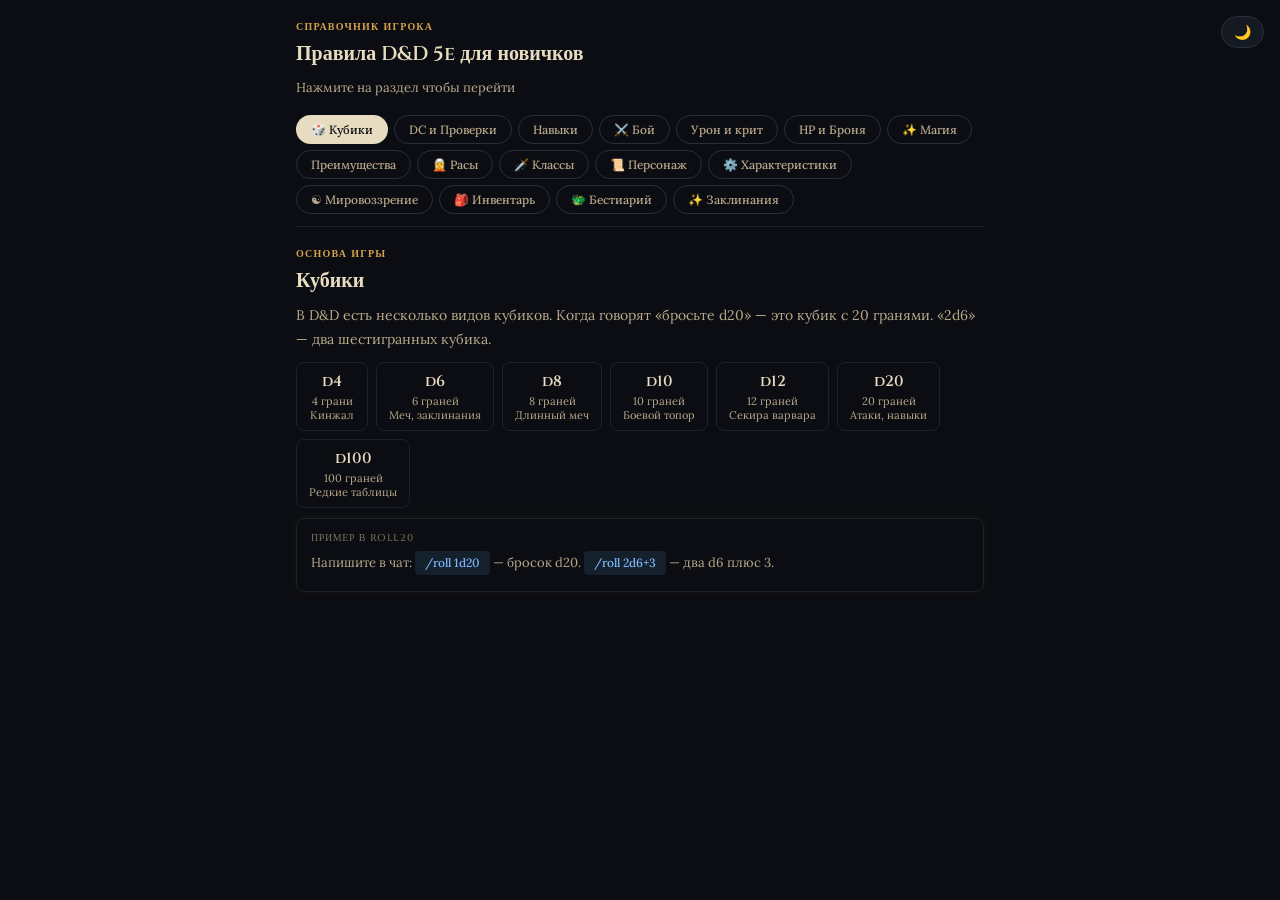
==== index.html @ 67e27bdb "Add files via upload" ====
<!DOCTYPE html>
<html lang="ru">
<head>
<meta charset="UTF-8">
<meta name="viewport" content="width=device-width, initial-scale=1.0">
<title>D&D 5e — Справочник для новичков</title>
<link href="https://fonts.googleapis.com/css2?family=Cinzel:wght@400;600&family=Lora:ital,wght@0,400;0,500;1,400&display=swap" rel="stylesheet">
<style>
/* ===== VARIABLES ===== */
:root {
  --color-background-primary: #faf8f3;
  --color-background-secondary: #f0ece0;
  --color-text-primary: #1c1710;
  --color-text-secondary: #5a5040;
  --color-text-tertiary: #8a7860;
  --color-border-secondary: #cfc4a0;
  --color-border-tertiary: #e0d8c0;
  --border-radius-md: 8px;
  --border-radius-lg: 12px;
  --font-sans: 'Lora', Georgia, serif;
  --font-mono: 'Courier New', monospace;
  --font-display: 'Cinzel', Georgia, serif;
  --amber: #BA7517;
  --amber-bg: #FAEEDA;
  --amber-text: #633806;
  --teal-bg: #E1F5EE;
  --teal-text: #085041;
  --coral-bg: #FAECE7;
  --coral-text: #4A1B0C;
  --purple-bg: #EEEDFE;
  --purple-text: #26215C;
  --blue-bg: #E6F1FB;
  --blue-text: #0C447C;
  --green-bg: #EAF3DE;
  --green-text: #27500A;
  --red-bg: #FCEBEB;
  --red-text: #501313;
}

body.dark {
  --color-background-primary: #0b0d12;
  --color-background-secondary: #151922;
  --color-text-primary: #e8dcc0;
  --color-text-secondary: #b8a98a;
  --color-text-tertiary: #7a715c;
  --color-border-secondary: #2a2f3a;
  --color-border-tertiary: #1c212b;
  --amber: #d4a24c;
  --amber-bg: #2b2214;
  --amber-text: #f0c674;
  --teal-bg: #112726;
  --teal-text: #6ed3c1;
  --coral-bg: #2a1816;
  --coral-text: #ff9b7a;
  --purple-bg: #1c1b2a;
  --purple-text: #b9a7ff;
  --blue-bg: #14202c;
  --blue-text: #7db8ff;
  --green-bg: #18261a;
  --green-text: #8fd46f;
  --red-bg: #2a1616;
  --red-text: #ff7d7d;
}

/* ===== BASE ===== */
* { box-sizing: border-box; margin: 0; padding: 0; }
html, body {
  background: var(--color-background-primary);
  color: var(--color-text-primary);
  font-family: var(--font-sans);
  transition: background 0.3s, color 0.3s;
  min-height: 100vh;
}
.r { max-width: 720px; margin: 0 auto; padding: 20px 16px 3rem; }

/* ===== TABS ===== */
.tabs {
  display: flex; flex-wrap: wrap; gap: 6px;
  margin-bottom: 20px;
  border-bottom: 0.5px solid var(--color-border-tertiary);
  padding-bottom: 12px;
}
.tab-btn {
  font-family: var(--font-sans); font-size: 12px; font-weight: 500;
  padding: 6px 14px; border-radius: 20px;
  border: 0.5px solid var(--color-border-secondary);
  background: transparent; color: var(--color-text-secondary);
  cursor: pointer; transition: all 0.15s;
}
.tab-btn.active {
  background: var(--color-text-primary);
  color: var(--color-background-primary);
  border-color: transparent;
}
.tab-panel { display: none; }
.tab-panel.active { display: block; }

/* ===== TYPOGRAPHY ===== */
.section-title {
  font-family: var(--font-display); font-size: 10px; font-weight: 600;
  color: var(--amber); text-transform: uppercase; letter-spacing: 0.12em; margin: 0 0 6px;
}
h2 { font-family: var(--font-display); font-size: 20px; font-weight: 600; margin: 0 0 10px; }
h3 { font-family: var(--font-display); font-size: 13px; font-weight: 600; margin: 1.4rem 0 8px; letter-spacing: 0.03em; }
p { font-size: 14px; line-height: 1.7; color: var(--color-text-secondary); margin: 0 0 10px; }
strong { color: var(--color-text-primary); font-weight: 500; }

/* ===== COMPONENTS ===== */
.card { background: var(--color-background-secondary); border-radius: var(--border-radius-lg); padding: 14px 16px; margin: 10px 0; }
.dark .card, .dark .spell-card, .dark .example { box-shadow: 0 0 12px rgba(255,200,120,0.05); }

.highlight { display: inline-block; font-size: 12px; font-weight: 500; padding: 2px 10px; border-radius: 4px; }
.hl-amber { background: var(--amber-bg); color: var(--amber-text); }
.hl-blue  { background: var(--blue-bg);   color: var(--blue-text); }
.hl-green { background: var(--green-bg);  color: var(--green-text); }
.hl-red   { background: var(--red-bg);    color: var(--red-text); }
.hl-purple{ background: var(--purple-bg); color: var(--purple-text); }
.hl-teal  { background: var(--teal-bg);   color: var(--teal-text); }
.hl-coral { background: var(--coral-bg);  color: var(--coral-text); }

.example {
  border: 0.5px solid var(--color-border-tertiary);
  border-radius: var(--border-radius-md);
  padding: 12px 14px; margin: 10px 0;
  background: var(--color-background-primary);
}
.example-label {
  font-family: var(--font-display); font-size: 10px; font-weight: 500;
  color: var(--color-text-tertiary); margin-bottom: 6px;
  text-transform: uppercase; letter-spacing: 0.06em;
}
.example p { margin: 4px 0; font-size: 13px; }

.formula {
  background: var(--color-background-secondary);
  border-radius: var(--border-radius-md);
  padding: 12px 16px; font-family: var(--font-mono); font-size: 13px;
  margin: 8px 0; text-align: center;
}
.crit-box { background: var(--amber-bg); border-radius: var(--border-radius-md); border-left: 3px solid var(--amber); padding: 12px 14px; margin: 10px 0; }
.crit-box .ct { font-size: 13px; font-weight: 500; color: var(--amber-text); margin-bottom: 6px; }
.crit-box p { font-size: 13px; line-height: 1.6; margin: 0; color: var(--color-text-secondary); }

.dice-row { display: flex; flex-wrap: wrap; gap: 8px; margin: 10px 0; }
.die { background: var(--color-background-primary); border: 0.5px solid var(--color-border-tertiary); border-radius: var(--border-radius-md); padding: 8px 12px; text-align: center; min-width: 72px; }
.die-name { font-family: var(--font-display); font-size: 15px; font-weight: 600; }
.die-desc { font-size: 11px; color: var(--color-text-secondary); margin-top: 2px; }

.dc-scale { display: grid; grid-template-columns: repeat(auto-fit, minmax(90px, 1fr)); gap: 8px; margin: 10px 0; }
.dc-item { border-radius: var(--border-radius-md); padding: 8px 10px; text-align: center; }
.dc-num { font-family: var(--font-display); font-size: 16px; font-weight: 600; }
.dc-label { font-size: 11px; margin-top: 2px; }

.skill-list { display: grid; grid-template-columns: 1fr 1fr; gap: 8px; margin: 10px 0; }
.skill-item { background: var(--color-background-primary); border: 0.5px solid var(--color-border-tertiary); border-radius: var(--border-radius-md); padding: 8px 12px; }
.skill-name { font-size: 13px; font-weight: 500; }
.skill-stat { font-size: 11px; color: var(--color-text-secondary); margin-top: 2px; }

.combat-flow { display: flex; flex-direction: column; margin: 10px 0; }
.cf-step { display: flex; align-items: flex-start; gap: 12px; padding: 10px 0; border-bottom: 0.5px solid var(--color-border-tertiary); }
.cf-step:last-child { border-bottom: none; }
.cf-num { width: 24px; height: 24px; border-radius: 50%; background: var(--color-background-secondary); display: flex; align-items: center; justify-content: center; font-size: 12px; font-weight: 500; color: var(--color-text-secondary); flex-shrink: 0; }
.cf-title { font-size: 14px; font-weight: 500; margin: 0 0 2px; }
.cf-desc { font-size: 13px; color: var(--color-text-secondary); margin: 0; line-height: 1.6; }

.adv-grid { display: grid; grid-template-columns: 1fr 1fr; gap: 10px; margin: 10px 0; }
.adv-box { border-radius: var(--border-radius-md); padding: 12px; }
.adv-pos { background: var(--green-bg); border-left: 3px solid #639922; }
.adv-neg { background: var(--red-bg); border-left: 3px solid #E24B4A; }
.adv-title { font-size: 13px; font-weight: 500; margin-bottom: 6px; }
.adv-pos .adv-title { color: var(--green-text); }
.adv-neg .adv-title { color: var(--red-text); }
.adv-box p { font-size: 12px; line-height: 1.6; margin: 0; color: var(--color-text-secondary); }

.hp-bar { height: 16px; border-radius: 8px; background: var(--color-border-tertiary); overflow: hidden; margin: 8px 0; }
.hp-fill { height: 100%; border-radius: 8px; transition: width 0.3s; }
.death-save { display: flex; gap: 8px; align-items: center; margin: 8px 0; }
.save-dot { width: 14px; height: 14px; border-radius: 50%; border: 1.5px solid; }
.save-suc { border-color: #639922; } .save-fail { border-color: #E24B4A; }
.save-dot.filled-s { background: #639922; border-color: #639922; }
.save-dot.filled-f { background: #E24B4A; border-color: #E24B4A; }

.spell-card { border: 0.5px solid var(--color-border-tertiary); border-radius: var(--border-radius-md); padding: 12px 14px; margin: 8px 0; background: var(--color-background-primary); }
.spell-header { display: flex; justify-content: space-between; align-items: flex-start; margin-bottom: 6px; }
.spell-name { font-size: 14px; font-weight: 500; }
.spell-tag { font-size: 11px; font-weight: 500; padding: 2px 8px; border-radius: 10px; }
.spell-body { font-size: 13px; color: var(--color-text-secondary); line-height: 1.6; }

/* ===== RACES ===== */
.race-grid { display: grid; grid-template-columns: 1fr 1fr; gap: 10px; margin: 12px 0; }
.race-card {
  border: 0.5px solid var(--color-border-tertiary);
  border-radius: var(--border-radius-lg);
  padding: 12px 14px;
  background: var(--color-background-primary);
  transition: border-color 0.15s;
}
.race-card:hover { border-color: var(--amber); }
.race-icon { font-size: 24px; margin-bottom: 4px; line-height: 1; }
.race-name { font-family: var(--font-display); font-size: 13px; font-weight: 600; color: var(--color-text-primary); }
.race-bonus { font-size: 11px; color: var(--amber); margin: 3px 0; font-weight: 500; }
.race-trait { font-size: 11px; color: var(--color-text-secondary); line-height: 1.5; }
.race-size { display: inline-block; font-size: 10px; padding: 1px 7px; border-radius: 10px; background: var(--color-background-secondary); color: var(--color-text-tertiary); margin-top: 4px; }

/* ===== CLASSES ===== */
.class-grid { display: grid; grid-template-columns: 1fr 1fr; gap: 10px; margin: 12px 0; }
.class-card { border: 0.5px solid var(--color-border-tertiary); border-radius: var(--border-radius-lg); padding: 12px 14px; background: var(--color-background-primary); }
.class-top { display: flex; justify-content: space-between; align-items: flex-start; margin-bottom: 5px; }
.class-name { font-family: var(--font-display); font-size: 13px; font-weight: 600; }
.class-die { font-size: 11px; font-weight: 600; padding: 2px 8px; border-radius: 10px; font-family: var(--font-display); }
.class-role { font-size: 11px; color: var(--amber); margin-bottom: 4px; }
.class-desc { font-size: 11px; color: var(--color-text-secondary); line-height: 1.5; }
.class-prim { font-size: 10px; color: var(--color-text-tertiary); margin-top: 5px; }

/* ===== ABILITY SCORES ===== */
.ability-grid { display: grid; grid-template-columns: repeat(3, 1fr); gap: 10px; margin: 12px 0; }
.ability-card { border: 0.5px solid var(--color-border-tertiary); border-radius: var(--border-radius-lg); padding: 12px; text-align: center; background: var(--color-background-primary); }
.ability-abbr { font-family: var(--font-display); font-size: 16px; font-weight: 600; color: var(--amber); }
.ability-name { font-size: 11px; color: var(--color-text-secondary); margin: 2px 0; }
.ability-use { font-size: 11px; color: var(--color-text-tertiary); line-height: 1.4; }

.mod-grid { display: grid; grid-template-columns: repeat(5, 1fr); gap: 4px; margin: 10px 0; }
.mod-cell { background: var(--color-background-primary); border: 0.5px solid var(--color-border-tertiary); border-radius: 6px; padding: 6px 4px; text-align: center; }
.mod-score { font-size: 13px; font-weight: 500; font-family: var(--font-display); }
.mod-value { font-size: 11px; margin-top: 2px; }
.mod-pos { color: var(--green-text); }
.mod-neg { color: var(--red-text); }
.mod-zer { color: var(--color-text-secondary); }

.prof-grid { display: grid; grid-template-columns: 1fr 1fr; gap: 6px; margin: 10px 0; }
.prof-row { display: flex; justify-content: space-between; align-items: center; background: var(--color-background-primary); border: 0.5px solid var(--color-border-tertiary); border-radius: 6px; padding: 6px 10px; }
.prof-lvl { font-size: 12px; color: var(--color-text-secondary); }
.prof-bonus { font-size: 13px; font-weight: 600; color: var(--green-text); font-family: var(--font-display); }

/* ===== ALIGNMENT ===== */
.alignment-outer { margin: 12px 0; }
.align-col-headers { display: grid; grid-template-columns: 70px 1fr 1fr 1fr; gap: 6px; margin-bottom: 4px; }
.align-col-h { font-family: var(--font-display); font-size: 10px; font-weight: 600; color: var(--color-text-tertiary); text-align: center; text-transform: uppercase; letter-spacing: 0.06em; }
.align-rows-wrap { display: grid; grid-template-columns: 70px 1fr; gap: 6px; }
.align-row-labels { display: flex; flex-direction: column; gap: 6px; }
.align-row-label {
  font-family: var(--font-display); font-size: 10px; font-weight: 600;
  color: var(--color-text-tertiary); text-transform: uppercase; letter-spacing: 0.06em;
  display: flex; align-items: center; justify-content: flex-end; padding-right: 6px;
  text-align: right; line-height: 1.2;
  min-height: 72px;
}
.align-cells-grid { display: grid; grid-template-columns: repeat(3, 1fr); gap: 6px; }
.align-cell {
  border: 0.5px solid var(--color-border-tertiary);
  border-radius: var(--border-radius-md);
  padding: 10px 8px; text-align: center;
  cursor: pointer; transition: all 0.15s;
  background: var(--color-background-primary);
  min-height: 72px;
}
.align-cell:hover { border-color: var(--amber); }
.align-cell.sel-lg { border-color: var(--green-text); background: var(--green-bg); }
.align-cell.sel-ng { border-color: var(--teal-text); background: var(--teal-bg); }
.align-cell.sel-cg { border-color: var(--blue-text); background: var(--blue-bg); }
.align-cell.sel-ln { border-color: var(--amber); background: var(--amber-bg); }
.align-cell.sel-tn { border-color: var(--color-text-tertiary); background: var(--color-background-secondary); }
.align-cell.sel-cn { border-color: var(--coral-text); background: var(--coral-bg); }
.align-cell.sel-le { border-color: var(--purple-text); background: var(--purple-bg); }
.align-cell.sel-ne { border-color: var(--amber); background: var(--amber-bg); }
.align-cell.sel-ce { border-color: var(--red-text); background: var(--red-bg); }
.align-name { font-family: var(--font-display); font-size: 11px; font-weight: 600; color: var(--color-text-primary); }
.align-abbr { font-size: 10px; color: var(--amber); font-weight: 500; margin-top: 2px; }
.align-ex { font-size: 10px; color: var(--color-text-tertiary); margin-top: 4px; line-height: 1.3; }
.align-detail {
  background: var(--color-background-secondary);
  border-radius: var(--border-radius-lg);
  padding: 14px 16px;
  margin-top: 10px;
  display: none;
  border-left: 3px solid var(--amber);
}
.align-detail.visible { display: block; }
.align-detail-name { font-family: var(--font-display); font-size: 14px; font-weight: 600; color: var(--color-text-primary); margin-bottom: 6px; }
.align-detail-desc { font-size: 13px; color: var(--color-text-secondary); line-height: 1.7; margin: 0 0 6px; }
.align-chars { font-size: 12px; color: var(--color-text-tertiary); }

/* ===== INVENTORY ===== */
.equip-wrap {
  display: grid;
  grid-template-columns: 1fr 72px 1fr;
  gap: 8px;
  margin: 12px 0;
}
.equip-col { display: flex; flex-direction: column; gap: 6px; }
.equip-slot {
  border: 1px dashed var(--color-border-secondary);
  border-radius: var(--border-radius-md);
  padding: 7px 10px;
  display: flex; align-items: center; gap: 8px;
  font-size: 11px;
  background: var(--color-background-secondary);
  cursor: default;
  min-height: 42px;
  transition: border-color 0.15s;
}
.equip-slot.filled { border-style: solid; border-color: var(--amber); background: var(--amber-bg); }
.slot-ico { font-size: 16px; flex-shrink: 0; line-height: 1; }
.slot-lbl { font-size: 10px; color: var(--color-text-tertiary); text-transform: uppercase; letter-spacing: 0.06em; }
.slot-itm { font-size: 11px; font-weight: 500; color: var(--color-text-primary); margin-top: 1px; }
.char-center {
  display: flex; align-items: center; justify-content: center;
  color: var(--color-text-tertiary);
  padding-top: 4px;
}
.equip-bottom { display: grid; grid-template-columns: 1fr 1fr; gap: 6px; margin-top: 0; }

/* ===== CURRENCY ===== */
.currency-display { display: flex; gap: 8px; flex-wrap: wrap; margin: 10px 0; }
.coin {
  display: flex; align-items: center; gap: 6px;
  background: var(--color-background-secondary);
  border: 0.5px solid var(--color-border-tertiary);
  border-radius: 20px;
  padding: 5px 12px 5px 5px;
}
.coin-icon {
  width: 26px; height: 26px; border-radius: 50%;
  display: flex; align-items: center; justify-content: center;
  font-size: 11px; font-weight: 800;
}
.c-pp .coin-icon { background: #d8d8f0; color: #3a3880; }
.c-gp .coin-icon { background: #f5d46a; color: #6a4800; }
.c-ep .coin-icon { background: #d0d0a0; color: #4a4820; }
.c-sp .coin-icon { background: #d8d8d8; color: #484848; }
.c-cp .coin-icon { background: #d8a060; color: #4a2800; }
body.dark .c-pp .coin-icon { background: #2a2a5a; color: #b9a7ff; }
body.dark .c-gp .coin-icon { background: #3a2e08; color: #f0c674; }
body.dark .c-ep .coin-icon { background: #2e2e10; color: #c8c060; }
body.dark .c-sp .coin-icon { background: #2a2a2a; color: #aaaaaa; }
body.dark .c-cp .coin-icon { background: #2a1a08; color: #c87030; }
.coin-name { font-size: 12px; font-weight: 500; }
.coin-rate { font-size: 10px; color: var(--color-text-tertiary); }

/* ===== WEIGHT CALC ===== */
.wcalc { background: var(--color-background-secondary); border-radius: var(--border-radius-lg); padding: 14px 16px; margin: 12px 0; }
.wcalc-title { font-family: var(--font-display); font-size: 11px; font-weight: 600; color: var(--color-text-tertiary); text-transform: uppercase; letter-spacing: 0.08em; margin-bottom: 10px; }
.wcalc-input-row { display: flex; gap: 8px; align-items: center; margin-bottom: 10px; flex-wrap: wrap; }
.wcalc-label { font-size: 13px; color: var(--color-text-secondary); white-space: nowrap; }
.wcalc-num {
  width: 58px; padding: 4px 8px; border-radius: 6px;
  border: 1px solid var(--color-border-secondary);
  background: var(--color-background-primary);
  color: var(--color-text-primary); font-family: var(--font-sans); font-size: 13px; text-align: center;
}
.wcalc-cap { font-size: 13px; color: var(--amber); font-weight: 500; }
.wbar-track { height: 12px; border-radius: 6px; background: var(--color-border-tertiary); overflow: hidden; margin: 6px 0 2px; position: relative; }
.wbar-fill { height: 100%; border-radius: 6px; background: #639922; transition: width 0.3s, background 0.3s; min-width: 0; }
.wbar-marks { position: absolute; top: 0; left: 0; width: 100%; height: 100%; pointer-events: none; }
.wbar-mark { position: absolute; top: 0; width: 1px; height: 100%; background: rgba(0,0,0,0.2); }
.wbar-labels { display: flex; justify-content: space-between; font-size: 10px; color: var(--color-text-tertiary); margin-bottom: 10px; }
.wbar-legend { display: flex; gap: 10px; font-size: 10px; margin-bottom: 10px; }
.wbar-leg-dot { width: 10px; height: 10px; border-radius: 2px; display: inline-block; margin-right: 3px; vertical-align: middle; }
.item-add-row { display: flex; gap: 6px; margin: 8px 0; }
.item-select {
  flex: 1; padding: 5px 8px; border-radius: 6px;
  border: 1px solid var(--color-border-secondary);
  background: var(--color-background-primary);
  color: var(--color-text-primary); font-family: var(--font-sans); font-size: 12px;
}
.add-btn {
  padding: 5px 14px; border-radius: 6px; border: none;
  background: var(--amber); color: #1a1510;
  font-size: 12px; font-weight: 600; cursor: pointer; white-space: nowrap;
  font-family: var(--font-sans);
}
body.dark .add-btn { color: #0b0d12; }
.item-rows { margin-top: 6px; }
.item-row { display: flex; align-items: center; gap: 6px; padding: 5px 0; border-bottom: 0.5px solid var(--color-border-tertiary); font-size: 12px; }
.item-row:last-child { border-bottom: none; }
.item-rname { flex: 1; color: var(--color-text-primary); }
.item-rwt { color: var(--color-text-secondary); min-width: 60px; text-align: right; font-size: 11px; }
.item-rdel { width: 18px; height: 18px; border-radius: 50%; border: none; background: var(--red-bg); color: var(--red-text); font-size: 13px; cursor: pointer; display: flex; align-items: center; justify-content: center; flex-shrink: 0; line-height: 1; padding: 0; }
.wt-total { display: flex; justify-content: space-between; align-items: center; margin-top: 8px; padding-top: 8px; border-top: 0.5px solid var(--color-border-secondary); font-size: 13px; font-weight: 500; }
.wt-ok { color: var(--green-text); }
.wt-enc { color: var(--amber-text); }
.wt-hvy { color: var(--red-text); }

/* ===== PRICE TABLE ===== */
.price-tbl { width: 100%; border-collapse: collapse; margin: 10px 0; font-size: 12px; }
.price-tbl th { font-family: var(--font-display); font-size: 10px; font-weight: 600; letter-spacing: 0.06em; color: var(--color-text-tertiary); text-align: left; padding: 6px 8px; border-bottom: 0.5px solid var(--color-border-tertiary); text-transform: uppercase; }
.price-tbl td { padding: 6px 8px; border-bottom: 0.5px solid var(--color-border-tertiary); color: var(--color-text-secondary); }
.price-tbl tr:last-child td { border-bottom: none; }
.price-tbl .td-price { color: var(--amber-text); font-weight: 500; }
.price-tbl .td-wt { color: var(--color-text-tertiary); }

/* ===== CHARACTER CREATION ===== */
.cre-step { display: flex; gap: 14px; padding: 12px 0; border-bottom: 0.5px solid var(--color-border-tertiary); }
.cre-step:last-child { border-bottom: none; }
.cre-circle {
  width: 32px; height: 32px; border-radius: 50%;
  background: var(--amber-bg); border: 1.5px solid var(--amber);
  display: flex; align-items: center; justify-content: center;
  font-family: var(--font-display); font-size: 13px; font-weight: 600;
  color: var(--amber-text); flex-shrink: 0;
}
.cre-title { font-size: 14px; font-weight: 500; margin-bottom: 3px; }
.cre-desc { font-size: 13px; color: var(--color-text-secondary); line-height: 1.6; margin: 0; }
.stat-array { display: flex; gap: 6px; flex-wrap: wrap; margin: 6px 0 0; }
.stat-val { font-family: var(--font-display); font-size: 15px; font-weight: 600; padding: 6px 10px; background: var(--color-background-secondary); border-radius: 6px; color: var(--amber); border: 0.5px solid var(--color-border-secondary); }

/* ===== BESTIARY ===== */
.api-search-row { display: flex; gap: 8px; margin: 12px 0; }
.api-input {
  flex: 1; padding: 8px 12px; border-radius: 8px;
  border: 1px solid var(--color-border-secondary);
  background: var(--color-background-primary);
  color: var(--color-text-primary);
  font-family: var(--font-sans); font-size: 13px;
}
.api-input:focus { outline: none; border-color: var(--amber); }
.api-btn {
  padding: 8px 18px; border-radius: 8px; border: none;
  background: var(--amber); color: #0b0d12;
  font-size: 13px; font-weight: 600; cursor: pointer;
  font-family: var(--font-sans); white-space: nowrap;
  transition: opacity 0.15s;
}
.api-btn:hover { opacity: 0.85; }
.api-btn:disabled { opacity: 0.5; cursor: default; }

.cr-filter { display: flex; flex-wrap: wrap; gap: 6px; margin: 8px 0 12px; }
.cr-pill {
  font-size: 11px; padding: 3px 10px; border-radius: 20px;
  border: 0.5px solid var(--color-border-secondary);
  background: transparent; color: var(--color-text-secondary);
  cursor: pointer; transition: all 0.12s;
}
.cr-pill.active { background: var(--amber); color: #0b0d12; border-color: transparent; font-weight: 600; }

.monster-grid { display: grid; grid-template-columns: 1fr 1fr; gap: 8px; margin: 10px 0; }
.monster-pill {
  background: var(--color-background-primary);
  border: 0.5px solid var(--color-border-tertiary);
  border-radius: 8px; padding: 8px 12px;
  cursor: pointer; transition: border-color 0.12s;
  display: flex; justify-content: space-between; align-items: center;
}
.monster-pill:hover { border-color: var(--amber); }
.mp-name { font-size: 13px; font-weight: 500; }
.mp-cr { font-size: 11px; padding: 1px 7px; border-radius: 10px; background: var(--amber-bg); color: var(--amber-text); font-weight: 600; }

.stat-block {
  background: var(--color-background-secondary);
  border: 1px solid var(--color-border-secondary);
  border-top: 4px solid var(--amber);
  border-radius: var(--border-radius-lg);
  padding: 16px; margin: 12px 0;
  display: none;
}
.stat-block.visible { display: block; }
.sb-name { font-family: var(--font-display); font-size: 18px; font-weight: 600; color: var(--color-text-primary); margin-bottom: 2px; }
.sb-meta { font-size: 12px; color: var(--color-text-tertiary); font-style: italic; margin-bottom: 10px; }
.sb-divider { height: 1px; background: var(--amber); opacity: 0.4; margin: 10px 0; }
.sb-row { display: flex; gap: 8px; flex-wrap: wrap; margin-bottom: 6px; }
.sb-prop { font-size: 12px; }
.sb-prop strong { color: var(--color-text-primary); font-size: 12px; }
.sb-abilities {
  display: grid; grid-template-columns: repeat(6, 1fr); gap: 4px;
  margin: 10px 0;
}
.sb-ability { text-align: center; background: var(--color-background-primary); border-radius: 6px; padding: 6px 4px; }
.sb-ability-name { font-family: var(--font-display); font-size: 9px; font-weight: 600; color: var(--amber); text-transform: uppercase; }
.sb-ability-score { font-size: 15px; font-weight: 600; font-family: var(--font-display); }
.sb-ability-mod { font-size: 11px; color: var(--color-text-secondary); }
.sb-section { margin: 8px 0; }
.sb-section-title { font-family: var(--font-display); font-size: 11px; font-weight: 600; color: var(--amber); text-transform: uppercase; letter-spacing: 0.08em; margin-bottom: 6px; border-bottom: 0.5px solid var(--color-border-tertiary); padding-bottom: 4px; }
.sb-action { margin-bottom: 8px; }
.sb-action-name { font-size: 13px; font-weight: 600; color: var(--color-text-primary); }
.sb-action-desc { font-size: 12px; color: var(--color-text-secondary); line-height: 1.6; }
.sb-tags { display: flex; flex-wrap: wrap; gap: 4px; margin: 6px 0; }
.sb-tag { font-size: 10px; padding: 2px 8px; border-radius: 10px; }

.api-loading { text-align: center; padding: 20px; color: var(--color-text-tertiary); font-size: 13px; display: none; }
.api-loading.visible { display: block; }
.api-error { background: var(--red-bg); color: var(--red-text); border-radius: 8px; padding: 10px 14px; font-size: 13px; display: none; margin: 8px 0; }
.api-error.visible { display: block; }
.api-badge { display: inline-flex; align-items: center; gap: 5px; font-size: 10px; padding: 2px 8px; border-radius: 10px; background: var(--teal-bg); color: var(--teal-text); font-weight: 500; }

/* SPELLS */
.spell-search-result { border: 0.5px solid var(--color-border-tertiary); border-radius: var(--border-radius-md); padding: 12px 14px; margin: 8px 0; background: var(--color-background-primary); }
.ssr-header { display: flex; justify-content: space-between; align-items: flex-start; margin-bottom: 6px; flex-wrap: wrap; gap: 6px; }
.ssr-name { font-family: var(--font-display); font-size: 14px; font-weight: 600; }
.ssr-tags { display: flex; gap: 4px; flex-wrap: wrap; }
.ssr-body { font-size: 12px; color: var(--color-text-secondary); line-height: 1.6; }
.ssr-props { display: flex; flex-wrap: wrap; gap: 6px; margin: 6px 0; }
.ssr-prop { font-size: 11px; padding: 2px 8px; border-radius: 10px; background: var(--color-background-secondary); color: var(--color-text-secondary); }

/* ===== THEME TOGGLE ===== */
.theme-toggle {
  position: fixed; top: 16px; right: 16px;
  background: var(--color-background-secondary);
  color: var(--color-text-primary);
  border: 1px solid var(--color-border-secondary);
  padding: 6px 12px; border-radius: 20px;
  cursor: pointer; font-size: 14px; z-index: 100;
  transition: background 0.3s; font-family: var(--font-sans);
}
</style>
</head>
<body class="dark">

<button class="theme-toggle" id="themeBtn" onclick="toggleTheme()">🌙</button>

<div class="r">
  <div style="margin-bottom: 16px;">
    <div class="section-title">Справочник игрока</div>
    <h2>Правила D&D 5e для новичков</h2>
    <p style="margin:0; font-size:13px; color: var(--color-text-secondary);">Нажмите на раздел чтобы перейти</p>
  </div>

  <div class="tabs" id="tabs">
    <button class="tab-btn active" data-tab="dice">🎲 Кубики</button>
    <button class="tab-btn" data-tab="checks">DC и Проверки</button>
    <button class="tab-btn" data-tab="skills">Навыки</button>
    <button class="tab-btn" data-tab="combat">⚔️ Бой</button>
    <button class="tab-btn" data-tab="damage">Урон и крит</button>
    <button class="tab-btn" data-tab="hp">HP и Броня</button>
    <button class="tab-btn" data-tab="magic">✨ Магия</button>
    <button class="tab-btn" data-tab="adv">Преимущества</button>
    <button class="tab-btn" data-tab="races">🧝 Расы</button>
    <button class="tab-btn" data-tab="classes">🗡️ Классы</button>
    <button class="tab-btn" data-tab="creation">📜 Персонаж</button>
    <button class="tab-btn" data-tab="stats">⚙️ Характеристики</button>
    <button class="tab-btn" data-tab="alignment">☯ Мировоззрение</button>
    <button class="tab-btn" data-tab="inventory">🎒 Инвентарь</button>
    <button class="tab-btn" data-tab="bestiary">🐲 Бестиарий</button>
    <button class="tab-btn" data-tab="spells">✨ Заклинания</button>
  </div>

  <!-- ==================== TAB: DICE ==================== -->
  <div id="tab-dice" class="tab-panel active">
    <div class="section-title">Основа игры</div>
    <h2>Кубики</h2>
    <p>В D&D есть несколько видов кубиков. Когда говорят «бросьте d20» — это кубик с 20 гранями. «2d6» — два шестигранных кубика.</p>
    <div class="dice-row">
      <div class="die"><div class="die-name">d4</div><div class="die-desc">4 грани<br>Кинжал</div></div>
      <div class="die"><div class="die-name">d6</div><div class="die-desc">6 граней<br>Меч, заклинания</div></div>
      <div class="die"><div class="die-name">d8</div><div class="die-desc">8 граней<br>Длинный меч</div></div>
      <div class="die"><div class="die-name">d10</div><div class="die-desc">10 граней<br>Боевой топор</div></div>
      <div class="die"><div class="die-name">d12</div><div class="die-desc">12 граней<br>Секира варвара</div></div>
      <div class="die"><div class="die-name">d20</div><div class="die-desc">20 граней<br>Атаки, навыки</div></div>
      <div class="die"><div class="die-name">d100</div><div class="die-desc">100 граней<br>Редкие таблицы</div></div>
    </div>
    <div class="example">
      <div class="example-label">Пример в Roll20</div>
      <p>Напишите в чат: <span class="highlight hl-blue">/roll 1d20</span> — бросок d20. <span class="highlight hl-blue">/roll 2d6+3</span> — два d6 плюс 3.</p>
    </div>
  </div>

  <!-- ==================== TAB: CHECKS ==================== -->
  <div id="tab-checks" class="tab-panel">
    <div class="section-title">Проверки навыков</div>
    <h2>Что такое DC?</h2>
    <p><strong>DC (Difficulty Class)</strong> — число, которое нужно набрать или превысить кубиком d20 + бонус навыка.</p>
    <div class="formula">d20 + бонус навыка ≥ DC → Успех</div>
    <div class="dc-scale">
      <div class="dc-item" style="background:var(--green-bg)"><div class="dc-num" style="color:var(--green-text)">DC 5</div><div class="dc-label" style="color:var(--green-text)">Очень легко</div></div>
      <div class="dc-item" style="background:var(--teal-bg)"><div class="dc-num" style="color:var(--teal-text)">DC 10</div><div class="dc-label" style="color:var(--teal-text)">Легко</div></div>
      <div class="dc-item" style="background:var(--blue-bg)"><div class="dc-num" style="color:var(--blue-text)">DC 13</div><div class="dc-label" style="color:var(--blue-text)">Умеренно</div></div>
      <div class="dc-item" style="background:var(--amber-bg)"><div class="dc-num" style="color:var(--amber-text)">DC 15</div><div class="dc-label" style="color:var(--amber-text)">Сложно</div></div>
      <div class="dc-item" style="background:var(--coral-bg)"><div class="dc-num" style="color:var(--coral-text)">DC 18</div><div class="dc-label" style="color:var(--coral-text)">Очень сложно</div></div>
      <div class="dc-item" style="background:var(--red-bg)"><div class="dc-num" style="color:var(--red-text)">DC 20+</div><div class="dc-label" style="color:var(--red-text)">Героически</div></div>
    </div>
    <div class="example">
      <div class="example-label">Живой пример</div>
      <p>Плут пытается запугать бандита. Мастер: «Запугивание, DC 12». Игрок бросает d20 — выпало 9 + бонус +4 = 13. <span class="highlight hl-green">Успех!</span></p>
      <p style="margin-top:8px;">Тот же бросок, выпало 6 → итого 10. <span class="highlight hl-red">Провал.</span> Бандит смеётся.</p>
    </div>
  </div>

  <!-- ==================== TAB: SKILLS ==================== -->
  <div id="tab-skills" class="tab-panel">
    <div class="section-title">Навыки</div>
    <h2>Что когда использовать</h2>
    <p>У каждого навыка есть родная характеристика. Если высокая Харизма — хорошо в Убеждении и Запугивании.</p>
    <div class="skill-list">
      <div class="skill-item"><div class="skill-name">Запугивание</div><div class="skill-stat">Харизма · угрозы, устрашение</div></div>
      <div class="skill-item"><div class="skill-name">Убеждение</div><div class="skill-stat">Харизма · торг, дипломатия</div></div>
      <div class="skill-item"><div class="skill-name">Обман</div><div class="skill-stat">Харизма · ложь, маскировка</div></div>
      <div class="skill-item"><div class="skill-name">Восприятие</div><div class="skill-stat">Мудрость · заметить детали</div></div>
      <div class="skill-item"><div class="skill-name">Расследование</div><div class="skill-stat">Интеллект · анализ улик</div></div>
      <div class="skill-item"><div class="skill-name">Скрытность</div><div class="skill-stat">Ловкость · спрятаться</div></div>
      <div class="skill-item"><div class="skill-name">Акробатика</div><div class="skill-stat">Ловкость · трюки, уклонение</div></div>
      <div class="skill-item"><div class="skill-name">Атлетика</div><div class="skill-stat">Сила · карабкаться, бороться</div></div>
      <div class="skill-item"><div class="skill-name">Магия (Arcana)</div><div class="skill-stat">Интеллект · опознать заклятья</div></div>
      <div class="skill-item"><div class="skill-name">История</div><div class="skill-stat">Интеллект · факты о мире</div></div>
      <div class="skill-item"><div class="skill-name">Медицина</div><div class="skill-stat">Мудрость · стабилизировать</div></div>
      <div class="skill-item"><div class="skill-name">Выживание</div><div class="skill-stat">Мудрость · следы, ориентация</div></div>
    </div>
    <div class="card">
      <div style="font-size:13px; font-weight:500; margin-bottom:6px;">Одна ситуация — разные навыки</div>
      <p style="margin:0; font-size:13px; line-height:1.7; color:var(--color-text-secondary);">Бандит не пропускает партию. Плут — <strong>Обман</strong> («мы торговцы»). Воин — <strong>Запугивание</strong> («ты знаешь, кто мы?»). Колдунья — <strong>Убеждение</strong> («мы заплатим больше»).</p>
    </div>
  </div>

  <!-- ==================== TAB: COMBAT ==================== -->
  <div id="tab-combat" class="tab-panel">
    <div class="section-title">Боевая система</div>
    <h2>Как устроен бой</h2>
    <div class="combat-flow">
      <div class="cf-step"><div class="cf-num">1</div><div><div class="cf-title">Инициатива</div><div class="cf-desc">Все бросают d20 + бонус Ловкости. Кто выше — ходит первым.</div></div></div>
      <div class="cf-step"><div class="cf-num">2</div><div><div class="cf-title">Движение</div><div class="cf-desc">До своей скорости (обычно 9м/30ft). Можно разбить на части.</div></div></div>
      <div class="cf-step"><div class="cf-num">3</div><div><div class="cf-title">Действие</div><div class="cf-desc">Атака, заклинание, Dash (двойное движение), Help (помочь союзнику), Hide и другие.</div></div></div>
      <div class="cf-step"><div class="cf-num">4</div><div><div class="cf-title">Бонусное действие (если есть)</div><div class="cf-desc">Плут: Cunning Action. Некоторые заклинания дают бонусное действие. Не у всех есть каждый ход.</div></div></div>
      <div class="cf-step"><div class="cf-num">5</div><div><div class="cf-title">Реакция (если есть)</div><div class="cf-desc">Одна реакция в раунд. Атака возможности — когда враг уходит из досягаемости. Маг: Shield.</div></div></div>
    </div>
    <div class="example">
      <div class="example-label">Атака шаг за шагом</div>
      <p>1. Объявляете цель. 2. Бросаете d20 + бонус атаки. 3. Если ≥ КД цели → попали. 4. Бросаете кубик урона.</p>
    </div>
  </div>

  <!-- ==================== TAB: DAMAGE ==================== -->
  <div id="tab-damage" class="tab-panel">
    <div class="section-title">Урон и критические удары</div>
    <h2>Расчёт урона</h2>
    <div class="formula">d20 + бонус атаки ≥ КД врага → бросок урона + модификатор</div>
    <div class="example">
      <div class="example-label">Воин с длинным мечом (d8)</div>
      <p>Бонус атаки: +5. КД: 13. Бросок d20 = 11. Итого 16 ≥ 13 → <span class="highlight hl-green">Попали!</span></p>
      <p style="margin-top:6px;">Урон: d8 + мод. Силы (+3) = 5 + 3 = <span class="highlight hl-amber">8 урона</span></p>
    </div>
    <div class="crit-box" style="margin-top:12px;">
      <div class="ct">Критическое попадание — натуральная 20</div>
      <p>Бросаете кубик урона <strong>два раза</strong> и суммируете. Модификатор прибавляется один раз.</p>
    </div>
    <div class="example">
      <div class="example-label">Крит мечом (d8)</div>
      <p>2d8 + мод. Силы (+3) → например 6 + 4 + 3 = <span class="highlight hl-red">13 урона</span> вместо обычных 5–11.</p>
    </div>
    <div class="adv-grid" style="margin-top:12px;">
      <div class="adv-box adv-pos"><div class="adv-title">Натуральная 20 — всегда крит</div><p>Даже если бонус атаки −5. Кубик показал 20 — удар критический.</p></div>
      <div class="adv-box adv-neg"><div class="adv-title">Натуральная 1 — всегда промах</div><p>Даже с бонусом +10. Кубик показал 1 — мимо, независимо от КД.</p></div>
    </div>
  </div>

  <!-- ==================== TAB: HP ==================== -->
  <div id="tab-hp" class="tab-panel">
    <div class="section-title">Здоровье и броня</div>
    <h2>HP и Класс Доспеха</h2>
    <p><strong>HP (Hit Points)</strong> — сколько урона вы выдержите. При HP = 0 персонаж падает без сознания.</p>
    <div style="margin:12px 0;">
      <div style="font-size:13px; font-weight:500; margin-bottom:8px;">Индикатор здоровья</div>
      <div style="display:flex; gap:8px; align-items:center; margin-bottom:4px;"><div style="font-size:12px; color:var(--color-text-secondary); width:80px;">Полное</div><div class="hp-bar" style="flex:1"><div class="hp-fill" style="width:100%; background:#639922;"></div></div><div style="font-size:12px; width:50px; color:var(--green-text)">28/28</div></div>
      <div style="display:flex; gap:8px; align-items:center; margin-bottom:4px;"><div style="font-size:12px; color:var(--color-text-secondary); width:80px;">Ранен</div><div class="hp-bar" style="flex:1"><div class="hp-fill" style="width:50%; background:#BA7517;"></div></div><div style="font-size:12px; width:50px; color:var(--amber-text)">14/28</div></div>
      <div style="display:flex; gap:8px; align-items:center;"><div style="font-size:12px; color:var(--color-text-secondary); width:80px;">Критично</div><div class="hp-bar" style="flex:1"><div class="hp-fill" style="width:18%; background:#E24B4A;"></div></div><div style="font-size:12px; width:50px; color:var(--red-text)">5/28</div></div>
    </div>
    <h3>КД — Класс Доспеха</h3>
    <p>Чем выше КД — тем сложнее попасть. Враг бросает d20 + бонус атаки ≥ КД.</p>
    <div style="display:grid; grid-template-columns:1fr 1fr 1fr; gap:8px; margin:10px 0;">
      <div class="card" style="text-align:center; padding:10px;"><div style="font-size:20px; font-weight:600; font-family:var(--font-display)">11</div><div style="font-size:12px; color:var(--color-text-secondary)">Без брони</div></div>
      <div class="card" style="text-align:center; padding:10px;"><div style="font-size:20px; font-weight:600; font-family:var(--font-display)">14</div><div style="font-size:12px; color:var(--color-text-secondary)">Кожаная броня</div></div>
      <div class="card" style="text-align:center; padding:10px;"><div style="font-size:20px; font-weight:600; font-family:var(--font-display)">16</div><div style="font-size:12px; color:var(--color-text-secondary)">Кольчуга</div></div>
    </div>
    <h3>0 HP — броски смерти</h3>
    <p>Каждый ход бросаете d20: 10+ = успех, 1–9 = провал. Три успеха — стабилизировались. Три провала — смерть.</p>
    <div class="death-save">
      <span style="font-size:12px; color:var(--color-text-secondary); min-width:80px;">Успехи:</span>
      <div class="save-dot save-suc filled-s"></div><div class="save-dot save-suc filled-s"></div><div class="save-dot save-suc"></div>
      <span style="font-size:12px; color:var(--color-text-secondary); margin:0 12px;">Провалы:</span>
      <div class="save-dot save-fail filled-f"></div><div class="save-dot save-fail"></div><div class="save-dot save-fail"></div>
    </div>
    <div class="card" style="margin-top:10px;">
      <div style="font-size:13px; font-weight:500; margin-bottom:6px;">Кубики Хитов — Короткий отдых</div>
      <p style="margin:0; font-size:13px; color:var(--color-text-secondary); line-height:1.6;">После короткого отдыха (1 час) тратите Кубики Хитов для восстановления HP. Воин: d10, Маг: d6. После длинного отдыха — всё восстанавливается.</p>
    </div>
  </div>

  <!-- ==================== TAB: MAGIC ==================== -->
  <div id="tab-magic" class="tab-panel">
    <div class="section-title">Магия</div>
    <h2>Заклинания и ячейки</h2>
    <p><strong>Ячейки заклинаний</strong> — «заряды» для заклинаний. Использовал — пусто до отдыха. Маг восстанавливает после длинного отдыха, Колдун — после короткого.</p>
    <div class="spell-card">
      <div class="spell-header"><div class="spell-name">Fire Bolt (Огненная стрела)</div><div class="spell-tag hl-red">Заговор · 0 уровень</div></div>
      <div class="spell-body">Бросок атаки заклинанием (d20 + бонус). Попадание: 1d10 огненного урона. <strong>Не тратит ячейки.</strong> Бесконечно.</div>
    </div>
    <div class="spell-card">
      <div class="spell-header"><div class="spell-name">Thunderwave (Волна грома)</div><div class="spell-tag hl-blue">1-й уровень · тратит ячейку</div></div>
      <div class="spell-body">Все в кубе 5м — Спасбросок Телосложения DC 13. Провал: 2d8 грома + отброс 3м. Успех: половина урона.</div>
    </div>
    <div class="card" style="margin-top:12px;">
      <div style="font-size:13px; font-weight:500; margin-bottom:6px;">Концентрация</div>
      <p style="margin:0; font-size:13px; color:var(--color-text-secondary); line-height:1.6;">Некоторые заклинания требуют Концентрации. Можно концентрироваться только на <strong>одном</strong> заклинании. При получении урона: Спасбросок Телосложения DC 10 — иначе Концентрация рвётся.</p>
    </div>
  </div>

  <!-- ==================== TAB: ADV ==================== -->
  <div id="tab-adv" class="tab-panel">
    <div class="section-title">Игровые механики</div>
    <h2>Преимущество и Помеха</h2>
    <p>Бросать d20 дважды и брать лучший (преимущество) или худший (помеха) результат.</p>
    <div class="adv-grid">
      <div class="adv-box adv-pos"><div class="adv-title">Преимущество</div><p>Бросаете 2d20, берёте <strong>большее</strong>. Дают: помощь союзника, враг лежит рядом, Faerie Fire.</p></div>
      <div class="adv-box adv-neg"><div class="adv-title">Помеха</div><p>Бросаете 2d20, берёте <strong>меньшее</strong>. Дают: стрельба в ближнем бою, враг невидим, Poisoned.</p></div>
    </div>
    <div class="example" style="margin-top:12px;">
      <div class="example-label">Действие Help — командная работа</div>
      <p>Союзник тратит своё действие, чтобы помочь вам. Вы получаете Преимущество на следующую атаку или проверку навыка.</p>
    </div>
    <div class="card">
      <p style="margin:0; font-size:13px; color:var(--color-text-secondary); line-height:1.7;">В D&D нет единственно верного ответа «что делает персонаж». Хочется необычное — скажи мастеру. Мастер назначит DC. Крит-провал (1) и крит-успех (20) ведут к нарративным последствиям, а не просто к числам.</p>
    </div>
  </div>

  <!-- ==================== TAB: RACES ==================== -->
  <div id="tab-races" class="tab-panel">
    <div class="section-title">Расы</div>
    <h2>Выбор расы</h2>
    <p>Раса определяет внешность, некоторые черты и бонусы характеристик. Выбор расы влияет на то, <em>кто</em> ваш персонаж, но не ограничивает <em>что</em> он может делать.</p>

    <div class="race-grid">
      <div class="race-card">
        <div class="race-icon">🧑</div>
        <div class="race-name">Человек</div>
        <div class="race-bonus">+1 ко всем 6 характеристикам</div>
        <div class="race-trait">Самая универсальная раса. Вариант: вместо +1 ко всему — Feat + +1 к двум характеристикам. Дополнительный язык.</div>
        <span class="race-size">Средний · Скорость 30ft</span>
      </div>
      <div class="race-card">
        <div class="race-icon">🧝‍♀️</div>
        <div class="race-name">Эльф</div>
        <div class="race-bonus">ЛОВ +2 · подраса даёт ещё +1</div>
        <div class="race-trait">Тёмное зрение 60ft. Иммунитет к магическому сну. Транс вместо сна (4 часа). Высший эльф: ИНТ+1, заговор. Лесной: МУД+1, скорость 35ft. Дроу: ХАР+1, магия.</div>
        <span class="race-size">Средний · Скорость 30ft</span>
      </div>
      <div class="race-card">
        <div class="race-icon">⛏️</div>
        <div class="race-name">Дварф</div>
        <div class="race-bonus">ТЕЛ +2 · подраса даёт ещё +2</div>
        <div class="race-trait">Тёмное зрение 60ft. Устойчивость к яду. Владение боевыми топорами и молотами. Горный дварф: СИЛ+2. Холмовой дварф: МУД+1, +1 к макс HP за уровень.</div>
        <span class="race-size">Средний · Скорость 25ft</span>
      </div>
      <div class="race-card">
        <div class="race-icon">🍀</div>
        <div class="race-name">Полурослик</div>
        <div class="race-bonus">ЛОВ +2 · подраса даёт ещё +1</div>
        <div class="race-trait">Удача: при натуральной 1 на d20 — перебросить. Храбрость: преимущество против испуга. Проворство: может занимать место более крупного существа.</div>
        <span class="race-size">Маленький · Скорость 25ft</span>
      </div>
      <div class="race-card">
        <div class="race-icon">🧙</div>
        <div class="race-name">Гном</div>
        <div class="race-bonus">ИНТ +2 · подраса даёт ещё +1</div>
        <div class="race-trait">Тёмное зрение 60ft. Хитрость гнома: преимущество на Спасброски ИНТ/МУД/ХАР против магии. Лесной: ЛОВ+1, говорит с животными. Скальный: ТЕЛ+1, алхимик.</div>
        <span class="race-size">Маленький · Скорость 25ft</span>
      </div>
      <div class="race-card">
        <div class="race-icon">🪓</div>
        <div class="race-name">Полуорк</div>
        <div class="race-bonus">СИЛ +2 · ТЕЛ +1</div>
        <div class="race-trait">Тёмное зрение 60ft. Непоколебимость: 1 раз в день при падении до 0 HP оставаться на 1 HP. Жестокий удар: +1 кубик урона при крите. Запугивание по умолчанию.</div>
        <span class="race-size">Средний · Скорость 30ft</span>
      </div>
      <div class="race-card">
        <div class="race-icon">😈</div>
        <div class="race-name">Тифлинг</div>
        <div class="race-bonus">ИНТ +1 · ХАР +2</div>
        <div class="race-trait">Тёмное зрение 60ft. Адское сопротивление: устойчивость к огню. Дьявольское наследие: заклинания Thaumaturgy, Hellish Rebuke, Darkness по одному разу.</div>
        <span class="race-size">Средний · Скорость 30ft</span>
      </div>
      <div class="race-card">
        <div class="race-icon">🐉</div>
        <div class="race-name">Драконорождённый</div>
        <div class="race-bonus">СИЛ +2 · ХАР +1</div>
        <div class="race-trait">Оружие дыхания (по типу предка): конус или линия. DC = 8 + бонус мастерства + мод.ТЕЛ. Сопротивление к урону своего типа дракона. 10 видов предков.</div>
        <span class="race-size">Средний · Скорость 30ft</span>
      </div>
      <div class="race-card">
        <div class="race-icon">🌓</div>
        <div class="race-name">Полуэльф</div>
        <div class="race-bonus">ХАР +2 · +1 к любым двум</div>
        <div class="race-trait">Тёмное зрение 60ft. Иммунитет к магическому сну. Эльфийское происхождение. 2 дополнительных навыка на выбор. Очень гибкий для любого класса.</div>
        <span class="race-size">Средний · Скорость 30ft</span>
      </div>
      <div class="race-card">
        <div class="race-icon">🎭</div>
        <div class="race-name">Кастомная линия <span style="color:var(--teal-text); font-size:10px; margin-left:4px;">Tasha's</span></div>
        <div class="race-bonus">+2 к одной хар. · +1 к другой</div>
        <div class="race-trait">По правилам Tasha's Cauldron of Everything бонусы характеристик можно переназначить на любые. Расовые черты остаются. Подходит для нестандартных комбо.</div>
        <span class="race-size">Любой размер · На выбор</span>
      </div>
    </div>

    <div class="example" style="margin-top:4px;">
      <div class="example-label">Совет новичку</div>
      <p>Раса важна для ролплея, но не критична для силы персонажа. Выбирайте то, что интересно по истории. Полуэльф и Человек (вариант) — самые гибкие механически.</p>
    </div>
  </div>

  <!-- ==================== TAB: CLASSES ==================== -->
  <div id="tab-classes" class="tab-panel">
    <div class="section-title">Классы</div>
    <h2>Выбор класса</h2>
    <p>Класс определяет боевой стиль, способности и роль в группе. На 1-м уровне у вас все базовые черты класса.</p>

    <div class="class-grid">
      <div class="class-card">
        <div class="class-top"><div class="class-name">Варвар</div><div class="class-die hl-red">d12</div></div>
        <div class="class-role">Берсерк · Передовой боец</div>
        <div class="class-desc">Ярость (Rage) даёт +2 к урону, сопротивление физическому урону. Атакует неистово.</div>
        <div class="class-prim">СИЛ · Лёгкая/средняя броня</div>
      </div>
      <div class="class-card">
        <div class="class-top"><div class="class-name">Бард</div><div class="class-die hl-purple">d8</div></div>
        <div class="class-role">Поддержка · Социалка</div>
        <div class="class-desc">Бардовское вдохновение (d6→d12) даёт союзникам бонус к броскам. Знает много заклинаний.</div>
        <div class="class-prim">ХАР · Лёгкая броня</div>
      </div>
      <div class="class-card">
        <div class="class-top"><div class="class-name">Жрец</div><div class="class-die hl-amber">d8</div></div>
        <div class="class-role">Лекарь · Поддержка</div>
        <div class="class-desc">Исцеление, поддержка, боевая магия. Домен определяет специализацию (Война, Жизнь, Свет...).</div>
        <div class="class-prim">МУД · Любая броня</div>
      </div>
      <div class="class-card">
        <div class="class-top"><div class="class-name">Друид</div><div class="class-die hl-green">d8</div></div>
        <div class="class-role">Природный маг · Трансформация</div>
        <div class="class-desc">Дикий облик (Wild Shape) — превращается в животных. Магия природы, призывы.</div>
        <div class="class-prim">МУД · Средняя броня</div>
      </div>
      <div class="class-card">
        <div class="class-top"><div class="class-name">Воин</div><div class="class-die hl-blue">d10</div></div>
        <div class="class-role">Универсал · Мастер оружия</div>
        <div class="class-desc">Action Surge — лишнее действие раз в день. Второй ветер — восстановить HP. Стиль боя.</div>
        <div class="class-prim">СИЛ или ЛОВ · Любая броня</div>
      </div>
      <div class="class-card">
        <div class="class-top"><div class="class-name">Монах</div><div class="class-die hl-teal">d8</div></div>
        <div class="class-role">Рукопашник · Мобильность</div>
        <div class="class-desc">Ки (Ki) — очки для бонусных атак, оглушения, защиты. Без брони КД = 10 + ЛОВ + МУД.</div>
        <div class="class-prim">ЛОВ + МУД · Без брони</div>
      </div>
      <div class="class-card">
        <div class="class-top"><div class="class-name">Паладин</div><div class="class-die hl-amber">d10</div></div>
        <div class="class-role">Святой воин · Поддержка</div>
        <div class="class-desc">Divine Smite — тратит ячейки для +2d8 урона. Аура защиты, исцеление руками. Клятва.</div>
        <div class="class-prim">СИЛ + ХАР · Любая броня</div>
      </div>
      <div class="class-card">
        <div class="class-top"><div class="class-name">Следопыт</div><div class="class-die hl-green">d10</div></div>
        <div class="class-role">Лесник · Охотник</div>
        <div class="class-desc">Избранный враг и местность. Hunter's Mark — отмечает цель для +1d6 урона. Стрельба и маскировка.</div>
        <div class="class-prim">ЛОВ + МУД · Средняя броня</div>
      </div>
      <div class="class-card">
        <div class="class-top"><div class="class-name">Плут</div><div class="class-die hl-coral">d8</div></div>
        <div class="class-role">Скрытник · Урон по одному</div>
        <div class="class-desc">Скрытная атака (Sneak Attack) — огромный бонусный урон при преимуществе. Cunning Action.</div>
        <div class="class-prim">ЛОВ · Лёгкая броня</div>
      </div>
      <div class="class-card">
        <div class="class-top"><div class="class-name">Чародей</div><div class="class-die hl-red">d6</div></div>
        <div class="class-role">Маг-самородок · AoE</div>
        <div class="class-desc">Очки чародейства (Sorcery Points) для метамагии: удвоить, расширить, усилить заклинания.</div>
        <div class="class-prim">ХАР · Без брони</div>
      </div>
      <div class="class-card">
        <div class="class-top"><div class="class-name">Колдун</div><div class="class-die hl-purple">d8</div></div>
        <div class="class-role">Договорник · Элдрич бласт</div>
        <div class="class-desc">Мало ячеек, но восстанавливаются после короткого отдыха. Eldritch Blast — мощный заговор. Инвокации.</div>
        <div class="class-prim">ХАР · Лёгкая броня</div>
      </div>
      <div class="class-card">
        <div class="class-top"><div class="class-name">Волшебник</div><div class="class-die hl-blue">d6</div></div>
        <div class="class-role">Книжник · Арсенал заклятий</div>
        <div class="class-desc">Самый широкий список заклинаний. Arcane Recovery восстанавливает ячейки. Школа магии.</div>
        <div class="class-prim">ИНТ · Без брони</div>
      </div>
    </div>

    <h3>Мультиклассирование</h3>
    <div class="card">
      <p style="font-size:13px; color:var(--color-text-secondary); line-height:1.7; margin:0 0 8px;">На любом уровне повышения можно взять уровень в <em>другом</em> классе. Нужно соответствовать требованиям обоих классов. Ячейки заклинаний объединяются по специальной таблице.</p>
      <div class="example" style="margin:0;">
        <div class="example-label">Пример</div>
        <p>Воин 5 / Волшебник 3 — мощный боец, который умеет бросать сильные заклинания. Требования: СИЛ ≥ 13 и ИНТ ≥ 13.</p>
      </div>
    </div>
    <div class="adv-grid" style="margin-top:10px;">
      <div class="adv-box adv-pos"><div class="adv-title">Плюсы</div><p>Гибкость, уникальные синергии, интересный ролплей.</p></div>
      <div class="adv-box adv-neg"><div class="adv-title">Минусы</div><p>Медленнее получаете топ-способности каждого класса. Сложнее для новичков.</p></div>
    </div>
  </div>

  <!-- ==================== TAB: CREATION ==================== -->
  <div id="tab-creation" class="tab-panel">
    <div class="section-title">Создание персонажа</div>
    <h2>Шаг за шагом</h2>
    <p>Создание персонажа в D&D занимает 20–40 минут. Следуйте этим шагам.</p>

    <div style="margin:12px 0;">
      <div class="cre-step">
        <div class="cre-circle">1</div>
        <div>
          <div class="cre-title">Выберите расу</div>
          <div class="cre-desc">Определяет внешность, особые черты и бонусы характеристик. Видите вкладку «Расы»? Там все варианты.</div>
        </div>
      </div>
      <div class="cre-step">
        <div class="cre-circle">2</div>
        <div>
          <div class="cre-title">Выберите класс</div>
          <div class="cre-desc">Определяет боевой стиль и способности. На 1-м уровне получаете начальные черты класса. Смотри вкладку «Классы».</div>
        </div>
      </div>
      <div class="cre-step">
        <div class="cre-circle">3</div>
        <div>
          <div class="cre-title">Распределите характеристики</div>
          <div class="cre-desc">Стандартный массив (рекомендуется новичкам): распределите по вкусу между 6 характеристиками.</div>
          <div class="stat-array">
            <div class="stat-val">15</div><div class="stat-val">14</div><div class="stat-val">13</div>
            <div class="stat-val">12</div><div class="stat-val">10</div><div class="stat-val">8</div>
          </div>
          <div class="cre-desc" style="margin-top:6px;">Или метод 4d6: бросьте 4d6, уберите наименьший, запишите результат. Повторите 6 раз.</div>
        </div>
      </div>
      <div class="cre-step">
        <div class="cre-circle">4</div>
        <div>
          <div class="cre-title">Выберите предысторию (Background)</div>
          <div class="cre-desc">Аколит, Солдат, Преступник, Мудрец, Герой народа... Даёт навыки, инструменты, языки и стартовое снаряжение. Также определяет связи, идеалы и слабости — для ролплея.</div>
        </div>
      </div>
      <div class="cre-step">
        <div class="cre-circle">5</div>
        <div>
          <div class="cre-title">Выберите навыки</div>
          <div class="cre-desc">Класс даёт 2–4 навыка на выбор. Предыстория даёт ещё 2. Бонус мастерства (+2 на 1-м уровне) прибавляется к броскам этих навыков.</div>
        </div>
      </div>
      <div class="cre-step">
        <div class="cre-circle">6</div>
        <div>
          <div class="cre-title">Возьмите снаряжение</div>
          <div class="cre-desc">Класс и предыстория предлагают стартовый набор. Или возьмите стартовое золото и купите самостоятельно. Смотри вкладку «Инвентарь».</div>
        </div>
      </div>
      <div class="cre-step">
        <div class="cre-circle">7</div>
        <div>
          <div class="cre-title">Рассчитайте производные показатели</div>
          <div class="cre-desc">
            После распределения характеристик и выбора класса:
          </div>
          <div style="display:grid; grid-template-columns:1fr 1fr; gap:6px; margin-top:8px;">
            <div class="card" style="padding:8px 10px; margin:0;"><div style="font-size:11px; color:var(--color-text-tertiary)">Макс HP (1-й ур.)</div><div style="font-size:12px; font-weight:500; font-family:var(--font-mono)">Макс кубик + мод.ТЕЛ</div></div>
            <div class="card" style="padding:8px 10px; margin:0;"><div style="font-size:11px; color:var(--color-text-tertiary)">Инициатива</div><div style="font-size:12px; font-weight:500; font-family:var(--font-mono)">мод.ЛОВ</div></div>
            <div class="card" style="padding:8px 10px; margin:0;"><div style="font-size:11px; color:var(--color-text-tertiary)">КД без брони</div><div style="font-size:12px; font-weight:500; font-family:var(--font-mono)">10 + мод.ЛОВ</div></div>
            <div class="card" style="padding:8px 10px; margin:0;"><div style="font-size:11px; color:var(--color-text-tertiary)">Пассивное восприятие</div><div style="font-size:12px; font-weight:500; font-family:var(--font-mono)">10 + Восприятие</div></div>
          </div>
        </div>
      </div>
      <div class="cre-step">
        <div class="cre-circle">8</div>
        <div>
          <div class="cre-title">Придумайте историю</div>
          <div class="cre-desc">Откуда ваш персонаж? Почему он стал авантюристом? Какова его цель? Даже 3 предложения сделают персонажа живым.</div>
        </div>
      </div>
    </div>
  </div>

  <!-- ==================== TAB: STATS ==================== -->
  <div id="tab-stats" class="tab-panel">
    <div class="section-title">Характеристики</div>
    <h2>Шесть основных характеристик</h2>
    <p>Каждая характеристика от 1 до 20 (реально 8–18 у начинающих). Из неё вычисляется <strong>модификатор</strong> — именно он прибавляется к броскам.</p>

    <div class="ability-grid">
      <div class="ability-card">
        <div class="ability-abbr">СИЛ</div>
        <div class="ability-name">Сила</div>
        <div class="ability-use">Ближний бой, ношение тяжёлой брони, атлетика</div>
      </div>
      <div class="ability-card">
        <div class="ability-abbr">ЛОВ</div>
        <div class="ability-name">Ловкость</div>
        <div class="ability-use">Инициатива, стрельба, скрытность, уклонение</div>
      </div>
      <div class="ability-card">
        <div class="ability-abbr">ТЕЛ</div>
        <div class="ability-name">Телосложение</div>
        <div class="ability-use">Максимум HP, концентрация, выносливость</div>
      </div>
      <div class="ability-card">
        <div class="ability-abbr">ИНТ</div>
        <div class="ability-name">Интеллект</div>
        <div class="ability-use">Магия волшебника, знания, расследование</div>
      </div>
      <div class="ability-card">
        <div class="ability-abbr">МУД</div>
        <div class="ability-name">Мудрость</div>
        <div class="ability-use">Восприятие, лечение, магия жреца/друида</div>
      </div>
      <div class="ability-card">
        <div class="ability-abbr">ХАР</div>
        <div class="ability-name">Харизма</div>
        <div class="ability-use">Убеждение, обман, магия барда/паладина</div>
      </div>
    </div>

    <h3>Модификаторы характеристик</h3>
    <div class="formula">Модификатор = ⌊(Характеристика − 10) / 2⌋</div>
    <div class="mod-grid">
      <div class="mod-cell"><div class="mod-score">1</div><div class="mod-value mod-neg">−5</div></div>
      <div class="mod-cell"><div class="mod-score">3</div><div class="mod-value mod-neg">−4</div></div>
      <div class="mod-cell"><div class="mod-score">5</div><div class="mod-value mod-neg">−3</div></div>
      <div class="mod-cell"><div class="mod-score">7</div><div class="mod-value mod-neg">−2</div></div>
      <div class="mod-cell"><div class="mod-score">9</div><div class="mod-value mod-neg">−1</div></div>
      <div class="mod-cell"><div class="mod-score">10</div><div class="mod-value mod-zer" style="color:var(--color-text-secondary)">0</div></div>
      <div class="mod-cell"><div class="mod-score">12</div><div class="mod-value mod-pos">+1</div></div>
      <div class="mod-cell"><div class="mod-score">14</div><div class="mod-value mod-pos">+2</div></div>
      <div class="mod-cell"><div class="mod-score">16</div><div class="mod-value mod-pos">+3</div></div>
      <div class="mod-cell"><div class="mod-score">18</div><div class="mod-value mod-pos">+4</div></div>
      <div class="mod-cell"><div class="mod-score">20</div><div class="mod-value mod-pos">+5</div></div>
    </div>

    <h3>Бонус мастерства</h3>
    <p>Прибавляется к навыкам и атакам, которыми вы владеете. Растёт с уровнем.</p>
    <div class="prof-grid">
      <div class="prof-row"><span class="prof-lvl">Уровни 1–4</span><span class="prof-bonus">+2</span></div>
      <div class="prof-row"><span class="prof-lvl">Уровни 5–8</span><span class="prof-bonus">+3</span></div>
      <div class="prof-row"><span class="prof-lvl">Уровни 9–12</span><span class="prof-bonus">+4</span></div>
      <div class="prof-row"><span class="prof-lvl">Уровни 13–16</span><span class="prof-bonus">+5</span></div>
      <div class="prof-row"><span class="prof-lvl">Уровни 17–20</span><span class="prof-bonus">+6</span></div>
    </div>

    <h3>Спасброски</h3>
    <p>У каждого класса есть 2 Спасброска (Saving Throws) — к ним прибавляется бонус мастерства. Остальные — просто модификатор характеристики.</p>
    <div class="example">
      <div class="example-label">Пример</div>
      <p>Дракон дышит огнём. Все должны сделать Спасбросок Ловкости. Плут (владеет ЛОВ): d20 + мод.ЛОВ + бонус мастерства. Воин (не владеет): d20 + мод.ЛОВ.</p>
    </div>
  </div>

  <!-- ==================== TAB: ALIGNMENT ==================== -->
  <div id="tab-alignment" class="tab-panel">
    <div class="section-title">Мировоззрение</div>
    <h2>Alignment — ось добра и порядка</h2>
    <p>Мировоззрение описывает моральную позицию персонажа: отношение к добру/злу и к порядку/хаосу. 9 вариантов. <strong>Нажмите на ячейку</strong> для подробностей.</p>

    <div class="alignment-outer">
      <div class="align-col-headers">
        <div class="align-col-h"></div>
        <div class="align-col-h">Принципиальный</div>
        <div class="align-col-h">Нейтральный</div>
        <div class="align-col-h">Хаотичный</div>
      </div>
      <div class="align-rows-wrap">
        <div class="align-row-labels">
          <div class="align-row-label">Добрый</div>
          <div class="align-row-label">Нейтральный</div>
          <div class="align-row-label">Злой</div>
        </div>
        <div class="align-cells-grid">
          <div class="align-cell" data-align="lg" onclick="showAlign('lg')">
            <div class="align-name">Принципиальный Добрый</div>
            <div class="align-abbr">LG</div>
            <div class="align-ex">Паладин, Арагорн</div>
          </div>
          <div class="align-cell" data-align="ng" onclick="showAlign('ng')">
            <div class="align-name">Нейтральный Добрый</div>
            <div class="align-abbr">NG</div>
            <div class="align-ex">Гэндальф, герои</div>
          </div>
          <div class="align-cell" data-align="cg" onclick="showAlign('cg')">
            <div class="align-name">Хаотичный Добрый</div>
            <div class="align-abbr">CG</div>
            <div class="align-ex">Робин Гуд, Хан Соло</div>
          </div>
          <div class="align-cell" data-align="ln" onclick="showAlign('ln')">
            <div class="align-name">Принципиальный Нейтральный</div>
            <div class="align-abbr">LN</div>
            <div class="align-ex">Судья, законник</div>
          </div>
          <div class="align-cell" data-align="tn" onclick="showAlign('tn')">
            <div class="align-name">Истинный Нейтральный</div>
            <div class="align-abbr">TN / N</div>
            <div class="align-ex">Друид, баланс сил</div>
          </div>
          <div class="align-cell" data-align="cn" onclick="showAlign('cn')">
            <div class="align-name">Хаотичный Нейтральный</div>
            <div class="align-abbr">CN</div>
            <div class="align-ex">Вольный дух, анархист</div>
          </div>
          <div class="align-cell" data-align="le" onclick="showAlign('le')">
            <div class="align-name">Принципиальный Злой</div>
            <div class="align-abbr">LE</div>
            <div class="align-ex">Дьявол, тиран</div>
          </div>
          <div class="align-cell" data-align="ne" onclick="showAlign('ne')">
            <div class="align-name">Нейтральный Злой</div>
            <div class="align-abbr">NE</div>
            <div class="align-ex">Наёмный убийца</div>
          </div>
          <div class="align-cell" data-align="ce" onclick="showAlign('ce')">
            <div class="align-name">Хаотичный Злой</div>
            <div class="align-abbr">CE</div>
            <div class="align-ex">Демон, Джокер</div>
          </div>
        </div>
      </div>
    </div>

    <div class="align-detail" id="align-detail">
      <div class="align-detail-name" id="align-d-name"></div>
      <div class="align-detail-desc" id="align-d-desc"></div>
      <div class="align-chars" id="align-d-chars"></div>
    </div>

    <div class="card" style="margin-top:12px;">
      <div style="font-size:13px; font-weight:500; margin-bottom:6px;">Как это работает в игре</div>
      <p style="margin:0; font-size:13px; color:var(--color-text-secondary); line-height:1.7;">Мировоззрение — ориентир, не клетка. Персонаж может поступать вразрез со своим мировоззрением — это даже интересно. Паладины теряют силу при грубом нарушении клятвы, а не мировоззрения. Для большинства классов мировоззрение — просто ролплей-маркер.</p>
    </div>
  </div>

  <!-- ==================== TAB: INVENTORY ==================== -->
  <div id="tab-inventory" class="tab-panel">
    <div class="section-title">Снаряжение</div>
    <h2>Инвентарь и экономика</h2>
    <p>Инвентарь — это всё, что у вас есть: оружие, броня, зелья, золото и полезные предметы. Грамотное управление инвентарём — часть тактики.</p>

    <h3>Слоты снаряжения</h3>
    <p style="font-size:12px; color:var(--color-text-tertiary); margin-bottom:8px;">Визуальные слоты для надетого снаряжения. Остальное — в рюкзаке.</p>

    <div class="equip-wrap">
      <div class="equip-col">
        <div class="equip-slot filled">
          <div class="slot-ico">🪖</div>
          <div><div class="slot-lbl">Голова</div><div class="slot-itm">Шлем воина</div></div>
        </div>
        <div class="equip-slot">
          <div class="slot-ico">📿</div>
          <div><div class="slot-lbl">Шея / Амулет</div><div class="slot-itm" style="color:var(--color-text-tertiary)">Пусто</div></div>
        </div>
        <div class="equip-slot">
          <div class="slot-ico">🧤</div>
          <div><div class="slot-lbl">Перчатки</div><div class="slot-itm" style="color:var(--color-text-tertiary)">Пусто</div></div>
        </div>
        <div class="equip-slot">
          <div class="slot-ico">💍</div>
          <div><div class="slot-lbl">Кольцо 1</div><div class="slot-itm" style="color:var(--color-text-tertiary)">Пусто</div></div>
        </div>
      </div>

      <div class="char-center">
        <svg viewBox="0 0 60 130" xmlns="http://www.w3.org/2000/svg" fill="currentColor" width="60" height="130">
          <circle cx="30" cy="14" r="12"/>
          <path d="M14,32 Q30,28 46,32 L50,80 Q30,76 10,80 Z"/>
          <rect x="5" y="35" width="9" height="32" rx="4.5"/>
          <rect x="46" y="35" width="9" height="32" rx="4.5"/>
          <rect x="17" y="79" width="11" height="36" rx="5.5"/>
          <rect x="32" y="79" width="11" height="36" rx="5.5"/>
        </svg>
      </div>

      <div class="equip-col">
        <div class="equip-slot filled">
          <div class="slot-ico">🛡️</div>
          <div><div class="slot-lbl">Тело / Броня</div><div class="slot-itm">Кольчуга</div></div>
        </div>
        <div class="equip-slot">
          <div class="slot-ico">🧣</div>
          <div><div class="slot-lbl">Плащ / Спина</div><div class="slot-itm" style="color:var(--color-text-tertiary)">Пусто</div></div>
        </div>
        <div class="equip-slot">
          <div class="slot-ico">🩲</div>
          <div><div class="slot-lbl">Пояс / Ноги</div><div class="slot-itm" style="color:var(--color-text-tertiary)">Пусто</div></div>
        </div>
        <div class="equip-slot">
          <div class="slot-ico">👢</div>
          <div><div class="slot-lbl">Обувь</div><div class="slot-itm" style="color:var(--color-text-tertiary)">Пусто</div></div>
        </div>
      </div>
    </div>

    <div class="equip-bottom">
      <div class="equip-slot filled" style="margin:0;">
        <div class="slot-ico">⚔️</div>
        <div><div class="slot-lbl">Основная рука</div><div class="slot-itm">Длинный меч</div></div>
      </div>
      <div class="equip-slot" style="margin:0;">
        <div class="slot-ico">🛡</div>
        <div><div class="slot-lbl">Вторая рука</div><div class="slot-itm" style="color:var(--color-text-tertiary)">Пусто</div></div>
      </div>
    </div>

    <!-- CURRENCY -->
    <h3>Деньги</h3>
    <div class="currency-display">
      <div class="coin c-pp">
        <div class="coin-icon">ПП</div>
        <div><div class="coin-name">Платина</div><div class="coin-rate">1 pp = 10 gp</div></div>
      </div>
      <div class="coin c-gp">
        <div class="coin-icon">ЗЗ</div>
        <div><div class="coin-name">Золото</div><div class="coin-rate">Основная валюта</div></div>
      </div>
      <div class="coin c-ep">
        <div class="coin-icon">ЭМ</div>
        <div><div class="coin-name">Электрум</div><div class="coin-rate">1 ep = 0.5 gp</div></div>
      </div>
      <div class="coin c-sp">
        <div class="coin-icon">СС</div>
        <div><div class="coin-name">Серебро</div><div class="coin-rate">10 sp = 1 gp</div></div>
      </div>
      <div class="coin c-cp">
        <div class="coin-icon">МД</div>
        <div><div class="coin-name">Медь</div><div class="coin-rate">100 cp = 1 gp</div></div>
      </div>
    </div>

    <table class="price-tbl">
      <thead><tr><th>Предмет</th><th>Цена</th><th>Вес (фунт)</th></tr></thead>
      <tbody>
        <tr><td>Длинный меч</td><td class="td-price">15 gp</td><td class="td-wt">3</td></tr>
        <tr><td>Кинжал</td><td class="td-price">2 gp</td><td class="td-wt">1</td></tr>
        <tr><td>Короткий лук</td><td class="td-price">25 gp</td><td class="td-wt">2</td></tr>
        <tr><td>Кольчуга</td><td class="td-price">75 gp</td><td class="td-wt">55</td></tr>
        <tr><td>Кожаный доспех</td><td class="td-price">10 gp</td><td class="td-wt">10</td></tr>
        <tr><td>Щит</td><td class="td-price">10 gp</td><td class="td-wt">6</td></tr>
        <tr><td>Зелье лечения</td><td class="td-price">50 gp</td><td class="td-wt">0.5</td></tr>
        <tr><td>Колчан (20 стрел)</td><td class="td-price">1 gp</td><td class="td-wt">1</td></tr>
        <tr><td>Верёвка 50ft</td><td class="td-price">1 gp</td><td class="td-wt">10</td></tr>
        <tr><td>Факел (×10)</td><td class="td-price">1 cp</td><td class="td-wt">1</td></tr>
        <tr><td>Рюкзак</td><td class="td-price">2 gp</td><td class="td-wt">5</td></tr>
        <tr><td>Паёк (1 день)</td><td class="td-price">5 sp</td><td class="td-wt">2</td></tr>
        <tr><td>Инструменты вора</td><td class="td-price">25 gp</td><td class="td-wt">1</td></tr>
        <tr><td>Номер в таверне</td><td class="td-price">1–5 gp</td><td class="td-wt">—</td></tr>
      </tbody>
    </table>

    <!-- WEIGHT CALCULATOR -->
    <h3>Калькулятор веса</h3>
    <div class="wcalc">
      <div class="wcalc-title">Encumbrance — Нагрузка</div>
      <div class="wcalc-input-row">
        <span class="wcalc-label">Сила (STR):</span>
        <input type="number" class="wcalc-num" id="strInput" value="10" min="1" max="30" oninput="updateWeight()">
        <span class="wcalc-cap">Макс нагрузка: <span id="maxCarry">150</span> фунтов</span>
      </div>
      <div class="wbar-legend">
        <span><span class="wbar-leg-dot" style="background:#639922;"></span>Норма</span>
        <span><span class="wbar-leg-dot" style="background:#d4a24c;"></span>Перегруз (СИЛ×5) −10ft</span>
        <span><span class="wbar-leg-dot" style="background:#e24b4a;"></span>Тяжёлый (СИЛ×10) −20ft, помеха</span>
      </div>
      <div class="wbar-track">
        <div class="wbar-fill" id="weightBar" style="width:0%"></div>
        <div class="wbar-marks"><div class="wbar-mark" id="mark1" style="left:33.3%"></div><div class="wbar-mark" id="mark2" style="left:66.6%"></div></div>
      </div>
      <div class="wbar-labels"><span>0</span><span id="encLabel">50</span><span id="heavyLabel">100</span><span id="maxLabel">150 фунт.</span></div>
      <div class="item-add-row">
        <select class="item-select" id="itemSelect">
          <option value="Длинный меч|3">Длинный меч — 3 фунта</option>
          <option value="Кинжал|1">Кинжал — 1 фунт</option>
          <option value="Короткий лук|2">Короткий лук — 2 фунта</option>
          <option value="Кольчуга|55">Кольчуга — 55 фунтов</option>
          <option value="Кожаный доспех|10">Кожаный доспех — 10 фунтов</option>
          <option value="Щит|6">Щит — 6 фунтов</option>
          <option value="Зелье лечения|0.5">Зелье лечения — 0.5 фунта</option>
          <option value="Колчан (20 стрел)|1">Колчан (20 стрел) — 1 фунт</option>
          <option value="Верёвка 50ft|10">Верёвка 50ft — 10 фунтов</option>
          <option value="Факел ×10|1">Факел ×10 — 1 фунт</option>
          <option value="Рюкзак|5">Рюкзак — 5 фунтов</option>
          <option value="Паёк (1 день)|2">Паёк (1 день) — 2 фунта</option>
          <option value="Инструменты вора|1">Инструменты вора — 1 фунт</option>
        </select>
        <button class="add-btn" onclick="addItem()">+ Добавить</button>
      </div>
      <div class="item-rows" id="itemList"></div>
      <div class="wt-total">
        <span>Общий вес:</span>
        <span id="totalWeight" class="wt-ok">0 / 150 фунтов</span>
      </div>
    </div>

    <div class="example" style="margin-top:4px;">
      <div class="example-label">Жизненные примеры</div>
      <p>Нет факела → темно, штраф к Восприятию</p>
      <p>Нет верёвки → не пройти через пропасть</p>
      <p>Нет стрел → лучник бесполезен в бою</p>
      <p>Нет зелий → смерть от плохого броска спасброска</p>
    </div>
  </div>

  <!-- ==================== TAB: BESTIARY ==================== -->
  <div id="tab-bestiary" class="tab-panel">
    <div class="section-title">Бестиарий</div>
    <h2>Монстры D&D 5e</h2>
    <p>Данные загружаются из открытого API <span class="api-badge">🌐 dnd5eapi.co</span> — живая база из ~300 монстров по SRD.</p>

    <div class="api-search-row">
      <input type="text" class="api-input" id="monsterSearch" placeholder="Введите имя монстра (на англ.)…" onkeydown="if(event.key==='Enter') searchMonsters()">
      <button class="api-btn" id="monsterSearchBtn" onclick="searchMonsters()">Найти</button>
    </div>

    <div style="font-size:12px; color:var(--color-text-tertiary); margin-bottom:6px;">Фильтр по уровню угрозы (CR):</div>
    <div class="cr-filter" id="crFilter">
      <button class="cr-pill active" data-cr="all" onclick="filterByCR('all', this)">Все</button>
      <button class="cr-pill" data-cr="0" onclick="filterByCR('0', this)">CR 0</button>
      <button class="cr-pill" data-cr="0.125" onclick="filterByCR('0.125', this)">CR 1/8</button>
      <button class="cr-pill" data-cr="0.25" onclick="filterByCR('0.25', this)">CR 1/4</button>
      <button class="cr-pill" data-cr="0.5" onclick="filterByCR('0.5', this)">CR 1/2</button>
      <button class="cr-pill" data-cr="1" onclick="filterByCR('1', this)">CR 1</button>
      <button class="cr-pill" data-cr="2" onclick="filterByCR('2', this)">CR 2</button>
      <button class="cr-pill" data-cr="3" onclick="filterByCR('3', this)">CR 3</button>
      <button class="cr-pill" data-cr="5" onclick="filterByCR('5', this)">CR 5</button>
      <button class="cr-pill" data-cr="10" onclick="filterByCR('10', this)">CR 10+</button>
    </div>

    <div class="api-loading" id="monsterLoading">⚔️ Загружаем монстров…</div>
    <div class="api-error" id="monsterError"></div>
    <div class="monster-grid" id="monsterGrid"></div>

    <div class="stat-block" id="statBlock">
      <div class="sb-name" id="sb-name"></div>
      <div class="sb-meta" id="sb-meta"></div>
      <div class="sb-divider"></div>
      <div class="sb-row" id="sb-basics"></div>
      <div class="sb-divider"></div>
      <div class="sb-abilities" id="sb-abilities"></div>
      <div class="sb-divider"></div>
      <div id="sb-details"></div>
    </div>
  </div>

  <!-- ==================== TAB: SPELLS ==================== -->
  <div id="tab-spells" class="tab-panel">
    <div class="section-title">Заклинания</div>
    <h2>Поиск заклинаний</h2>
    <p>База заклинаний из SRD через API <span class="api-badge">🌐 dnd5eapi.co</span>. Поиск на английском.</p>

    <div class="api-search-row">
      <input type="text" class="api-input" id="spellSearch" placeholder="Название заклинания (на англ.)…" onkeydown="if(event.key==='Enter') searchSpells()">
      <button class="api-btn" id="spellSearchBtn" onclick="searchSpells()">Найти</button>
    </div>

    <div style="font-size:12px; color:var(--color-text-tertiary); margin-bottom:8px;">Фильтр по уровню заклинания:</div>
    <div class="cr-filter" id="spellLvlFilter">
      <button class="cr-pill active" data-level="all" onclick="filterByLevel('all', this)">Все</button>
      <button class="cr-pill" data-level="0" onclick="filterByLevel('0', this)">Заговор</button>
      <button class="cr-pill" data-level="1" onclick="filterByLevel('1', this)">1-й</button>
      <button class="cr-pill" data-level="2" onclick="filterByLevel('2', this)">2-й</button>
      <button class="cr-pill" data-level="3" onclick="filterByLevel('3', this)">3-й</button>
      <button class="cr-pill" data-level="4" onclick="filterByLevel('4', this)">4-й</button>
      <button class="cr-pill" data-level="5" onclick="filterByLevel('5', this)">5-й</button>
      <button class="cr-pill" data-level="6" onclick="filterByLevel('6', this)">6-й+</button>
    </div>

    <div class="api-loading" id="spellLoading">✨ Загружаем заклинания…</div>
    <div class="api-error" id="spellError"></div>
    <div id="spellResults"></div>
  </div>

</div><!-- .r -->

<script>
// ===== TABS =====
document.querySelectorAll('.tab-btn').forEach(btn => {
  btn.addEventListener('click', () => {
    document.querySelectorAll('.tab-btn').forEach(b => b.classList.remove('active'));
    document.querySelectorAll('.tab-panel').forEach(p => p.classList.remove('active'));
    btn.classList.add('active');
    document.getElementById('tab-' + btn.dataset.tab).classList.add('active');
  });
});

// ===== THEME =====
function toggleTheme() {
  document.body.classList.toggle('dark');
  document.getElementById('themeBtn').textContent = document.body.classList.contains('dark') ? '🌙' : '☀️';
}

// ===== ALIGNMENT =====
const alignData = {
  lg: {
    name: 'Принципиальный Добрый (Lawful Good)',
    cls: 'sel-lg',
    desc: 'Следует кодексу, законам и правилам — но ради добра. Защищает слабых, поддерживает справедливые законы. Самое «героическое» мировоззрение. Готов пожертвовать собой ради правого дела. Редко идёт на компромисс с моралью.',
    chars: '📖 Арагорн, классический паладин, Капитан Америка'
  },
  ng: {
    name: 'Нейтральный Добрый (Neutral Good)',
    cls: 'sel-ng',
    desc: 'Делает добро — независимо от того, следует это законам или нет. Не фанатик порядка, но и не анархист. Помогает людям, потому что это правильно. Самое популярное мировоззрение для «обычного героя».',
    chars: '📖 Гэндальф, большинство классических героев фэнтези'
  },
  cg: {
    name: 'Хаотичный Добрый (Chaotic Good)',
    cls: 'sel-cg',
    desc: 'Делает добро, игнорируя правила и авторитеты — если они мешают. Ценит свободу выше закона. Нарушит закон, если это поможет обездоленным. Не жестокий, но непредсказуемый. Часто — «благородный разбойник».',
    chars: '📖 Робин Гуд, Хан Соло, большинство плутов-«добряков»'
  },
  ln: {
    name: 'Принципиальный Нейтральный (Lawful Neutral)',
    cls: 'sel-ln',
    desc: 'Следует кодексу или закону независимо от результата: добрый он или злой — не важно, важен порядок. Судья, солдат, монах-аскет. Может делать жестокие вещи «по уставу». Не злой, но и не добрый — просто последовательный.',
    chars: '📖 Строгий судья, монах-законник, типичный бюрократ'
  },
  tn: {
    name: 'Истинный Нейтральный (True Neutral)',
    cls: 'sel-tn',
    desc: 'Баланс превыше всего. Активно избегает крайностей. Часто — друиды, видящие природу без морали. Или просто прагматик, который следует личным интересам без идеологии. Труднее всего отыгрывать последовательно.',
    chars: '📖 Большинство животных, часть друидов, прагматичные наёмники'
  },
  cn: {
    name: 'Хаотичный Нейтральный (Chaotic Neutral)',
    cls: 'sel-cn',
    desc: 'Никаких обязательств, никаких правил. Живёт по своим желаниям здесь и сейчас. Не злой — просто непредсказуемый. Может помочь, а может уйти. Любит свободу и не терпит контроля. Часто — «проблемный» персонаж в группе.',
    chars: '📖 Джек Воробей, некоторые барды, дикий варвар'
  },
  le: {
    name: 'Принципиальный Злой (Lawful Evil)',
    cls: 'sel-le',
    desc: 'Использует систему, законы и иерархию ради власти и эгоистичных целей. Тиран, использующий законы как инструмент угнетения. Строго соблюдает договора — потому что это выгодно. Самый «умный» вид злодея.',
    chars: '📖 Дьявол, тиран-диктатор, злой паладин с клятвой мести'
  },
  ne: {
    name: 'Нейтральный Злой (Neutral Evil)',
    cls: 'sel-ne',
    desc: 'Делает зло, когда это выгодно — без идеологии. Ни фанатичного порядка, ни хаоса. Просто преследует личные интересы, не считаясь с другими. Наёмный убийца. Мошенник. Может сотрудничать, если платят.',
    chars: '📖 Профессиональный убийца, коррумпированный чиновник'
  },
  ce: {
    name: 'Хаотичный Злой (Chaotic Evil)',
    cls: 'sel-ce',
    desc: 'Разрушение, насилие и хаос ради самих себя. Импульсивен, жесток, непредсказуем. Не просто злой — активно причиняет вред. Играть такого персонажа сложно, не ломая удовольствие группы. Чаще — NPC или монстр.',
    chars: '📖 Демон, Джокер, берсерк без тормозов'
  }
};

let currentAlign = null;

function showAlign(code) {
  const data = alignData[code];
  // Remove all selection classes
  document.querySelectorAll('.align-cell').forEach(c => {
    c.className = 'align-cell';
  });
  // Apply new selection
  const cell = document.querySelector(`.align-cell[data-align="${code}"]`);
  if (cell) cell.classList.add(data.cls);

  const detail = document.getElementById('align-detail');
  document.getElementById('align-d-name').textContent = data.name;
  document.getElementById('align-d-desc').textContent = data.desc;
  document.getElementById('align-d-chars').textContent = data.chars;
  detail.classList.add('visible');
}

// ===== WEIGHT CALCULATOR =====
let items = [];

function updateWeight() {
  const str = parseInt(document.getElementById('strInput').value) || 10;
  const max = str * 15;
  const enc = str * 5;
  const heavy = str * 10;

  document.getElementById('maxCarry').textContent = max;
  document.getElementById('encLabel').textContent = enc;
  document.getElementById('heavyLabel').textContent = heavy;
  document.getElementById('maxLabel').textContent = max + ' фунт.';

  const totalLbs = items.reduce((s, i) => s + i.weight, 0);
  const pct = Math.min((totalLbs / max) * 100, 100);

  const bar = document.getElementById('weightBar');
  bar.style.width = pct + '%';

  let statusClass = 'wt-ok';
  let statusLabel = '';
  if (totalLbs > heavy) {
    bar.style.background = '#e24b4a';
    statusClass = 'wt-hvy';
    statusLabel = ' ⚠️ Тяжёлый перегруз! −20ft, помеха';
  } else if (totalLbs > enc) {
    bar.style.background = '#d4a24c';
    statusClass = 'wt-enc';
    statusLabel = ' ⚠️ Перегруз −10ft';
  } else {
    bar.style.background = '#639922';
  }

  const tw = document.getElementById('totalWeight');
  tw.textContent = totalLbs.toFixed(1) + ' / ' + max + ' фунтов' + statusLabel;
  tw.className = statusClass;
}

function addItem() {
  const sel = document.getElementById('itemSelect');
  const parts = sel.value.split('|');
  const name = parts[0];
  const weight = parseFloat(parts[1]);
  items.push({ name, weight, id: Date.now() });
  renderItems();
  updateWeight();
}

function removeItem(id) {
  items = items.filter(i => i.id !== id);
  renderItems();
  updateWeight();
}

function renderItems() {
  const list = document.getElementById('itemList');
  if (items.length === 0) { list.innerHTML = ''; return; }
  list.innerHTML = items.map(item => `
    <div class="item-row">
      <span class="item-rname">${item.name}</span>
      <span class="item-rwt">${item.weight} фунт.</span>
      <button class="item-rdel" onclick="removeItem(${item.id})" title="Убрать">×</button>
    </div>
  `).join('');
}

// ===== D&D 5e API =====
const API = 'https://www.dnd5eapi.co/api';
let allMonsters = [];
let allSpells = [];
let currentCR = 'all';
let currentSpellLevel = 'all';
let currentMonsterSearch = '';
let currentSpellSearch = '';

// ---- MONSTERS ----
async function loadMonsterList() {
  try {
    const r = await fetch(API + '/monsters?limit=500');
    const d = await r.json();
    allMonsters = d.results || [];
  } catch(e) { /* offline or error */ }
}

function crToNum(cr) {
  if (cr === '1/8') return 0.125;
  if (cr === '1/4') return 0.25;
  if (cr === '1/2') return 0.5;
  return parseFloat(cr) || 0;
}

function filterByCR(cr, el) {
  currentCR = cr;
  document.querySelectorAll('#crFilter .cr-pill').forEach(p => p.classList.remove('active'));
  el.classList.add('active');
  displayMonsters();
}

function searchMonsters() {
  currentMonsterSearch = document.getElementById('monsterSearch').value.trim().toLowerCase();
  displayMonsters();
}

function displayMonsters() {
  const grid = document.getElementById('monsterGrid');
  let filtered = allMonsters.filter(m => {
    const nameMatch = !currentMonsterSearch || m.name.toLowerCase().includes(currentMonsterSearch);
    return nameMatch;
  });
  // CR filter applied after fetching details is impractical for the full list,
  // so for CR filtering we show a curated set
  if (filtered.length === 0) {
    grid.innerHTML = '<div style="color:var(--color-text-tertiary); font-size:13px; grid-column:1/-1; text-align:center; padding:20px;">Ничего не найдено. Попробуйте другой запрос.</div>';
    return;
  }
  const show = filtered.slice(0, 30);
  grid.innerHTML = show.map(m => `
    <div class="monster-pill" onclick="loadMonster('${m.index}')">
      <span class="mp-name">${m.name}</span>
      <span style="font-size:10px; color:var(--color-text-tertiary)">→</span>
    </div>
  `).join('');
}

function getMod(score) {
  const mod = Math.floor((score - 10) / 2);
  return (mod >= 0 ? '+' : '') + mod;
}

async function loadMonster(index) {
  const sb = document.getElementById('statBlock');
  sb.classList.remove('visible');
  document.getElementById('monsterLoading').classList.add('visible');
  document.getElementById('monsterError').classList.remove('visible');
  try {
    const r = await fetch(API + '/monsters/' + index);
    if (!r.ok) throw new Error('Не удалось загрузить');
    const m = await r.json();
    document.getElementById('monsterLoading').classList.remove('visible');
    renderStatBlock(m);
    sb.classList.add('visible');
    sb.scrollIntoView({ behavior: 'smooth', block: 'nearest' });
  } catch(e) {
    document.getElementById('monsterLoading').classList.remove('visible');
    const err = document.getElementById('monsterError');
    err.textContent = '⚠️ Ошибка загрузки: ' + e.message;
    err.classList.add('visible');
  }
}

function renderStatBlock(m) {
  document.getElementById('sb-name').textContent = m.name;
  const sizeMap = { Tiny:'Крошечный', Small:'Маленький', Medium:'Средний', Large:'Большой', Huge:'Огромный', Gargantuan:'Гаргантюа' };
  document.getElementById('sb-meta').textContent =
    (sizeMap[m.size] || m.size) + ' ' + m.type + (m.subtype ? ' (' + m.subtype + ')' : '') + ' · ' + (m.alignment || 'нет мировоззрения');

  const cr = m.challenge_rating;
  const crDisp = cr === 0.125 ? '1/8' : cr === 0.25 ? '1/4' : cr === 0.5 ? '1/2' : cr;
  const xpMap = {0:10,0.125:25,0.25:50,0.5:100,1:200,2:450,3:700,4:1100,5:1800,6:2300,7:2900,8:3900,9:5000,10:5900,11:7200,12:8400,13:10000,14:11500,15:13000,16:15000,17:18000,18:20000,19:22000,20:25000};
  const xp = xpMap[cr] || '—';

  document.getElementById('sb-basics').innerHTML = `
    <span class="sb-prop"><strong>КД:</strong> ${m.armor_class.map ? m.armor_class.map(a=>a.value+(a.type?' ('+a.type+')':'')).join(', ') : m.armor_class}</span>
    <span class="sb-prop"><strong>HP:</strong> ${m.hit_points} (${m.hit_dice || '—'})</span>
    <span class="sb-prop"><strong>Скорость:</strong> ${Object.entries(m.speed||{}).map(([k,v])=>k+' '+v).join(', ')}</span>
    <span class="sb-prop"><strong>CR:</strong> ${crDisp} (${xp} XP)</span>
  `;

  const abs = ['strength','dexterity','constitution','intelligence','wisdom','charisma'];
  const abRu = ['СИЛ','ЛОВ','ТЕЛ','ИНТ','МУД','ХАР'];
  document.getElementById('sb-abilities').innerHTML = abs.map((a,i) => `
    <div class="sb-ability">
      <div class="sb-ability-name">${abRu[i]}</div>
      <div class="sb-ability-score">${m[a]||10}</div>
      <div class="sb-ability-mod">${getMod(m[a]||10)}</div>
    </div>
  `).join('');

  let details = '';

  if (m.proficiencies && m.proficiencies.length) {
    const saves = m.proficiencies.filter(p => p.proficiency.name.includes('Saving')).map(p => p.proficiency.name.replace('Saving Throw: ','') + ' ' + (p.value >= 0 ? '+':'')+p.value).join(', ');
    const skills = m.proficiencies.filter(p => p.proficiency.name.includes('Skill')).map(p => p.proficiency.name.replace('Skill: ','') + ' ' + (p.value >= 0 ? '+':'')+p.value).join(', ');
    if (saves) details += `<div class="sb-section"><div class="sb-section-title">Спасброски</div><div class="sb-action-desc">${saves}</div></div>`;
    if (skills) details += `<div class="sb-section"><div class="sb-section-title">Навыки</div><div class="sb-action-desc">${skills}</div></div>`;
  }

  if (m.damage_immunities && m.damage_immunities.length)
    details += `<div class="sb-section"><div class="sb-section-title">Иммунитеты к урону</div><div class="sb-action-desc">${m.damage_immunities.join(', ')}</div></div>`;
  if (m.damage_resistances && m.damage_resistances.length)
    details += `<div class="sb-section"><div class="sb-section-title">Сопротивление урону</div><div class="sb-action-desc">${m.damage_resistances.join(', ')}</div></div>`;
  if (m.condition_immunities && m.condition_immunities.length)
    details += `<div class="sb-section"><div class="sb-section-title">Иммунитеты к состояниям</div><div class="sb-action-desc">${m.condition_immunities.map(c=>c.name).join(', ')}</div></div>`;

  const senses = Object.entries(m.senses||{}).map(([k,v])=>k.replace(/_/g,' ')+' '+v).join(', ');
  if (senses) details += `<div class="sb-section"><div class="sb-section-title">Чувства</div><div class="sb-action-desc">${senses}</div></div>`;
  if (m.languages) details += `<div class="sb-section"><div class="sb-section-title">Языки</div><div class="sb-action-desc">${m.languages || '—'}</div></div>`;

  if (m.special_abilities && m.special_abilities.length) {
    details += `<div class="sb-section"><div class="sb-section-title">Особые способности</div>` +
      m.special_abilities.map(a => `<div class="sb-action"><div class="sb-action-name">${a.name}</div><div class="sb-action-desc">${a.desc}</div></div>`).join('') + '</div>';
  }
  if (m.actions && m.actions.length) {
    details += `<div class="sb-section"><div class="sb-section-title">Действия</div>` +
      m.actions.map(a => `<div class="sb-action"><div class="sb-action-name">${a.name}</div><div class="sb-action-desc">${a.desc}</div></div>`).join('') + '</div>';
  }
  if (m.legendary_actions && m.legendary_actions.length) {
    details += `<div class="sb-section"><div class="sb-section-title">Легендарные действия</div>` +
      m.legendary_actions.map(a => `<div class="sb-action"><div class="sb-action-name">${a.name}</div><div class="sb-action-desc">${a.desc}</div></div>`).join('') + '</div>';
  }

  document.getElementById('sb-details').innerHTML = details;
}

// ---- SPELLS ----
async function loadSpellList() {
  try {
    const r = await fetch(API + '/spells?limit=400');
    const d = await r.json();
    allSpells = d.results || [];
  } catch(e) {}
}

function filterByLevel(level, el) {
  currentSpellLevel = level;
  document.querySelectorAll('#spellLvlFilter .cr-pill').forEach(p => p.classList.remove('active'));
  el.classList.add('active');
  displaySpells();
}

function searchSpells() {
  currentSpellSearch = document.getElementById('spellSearch').value.trim().toLowerCase();
  displaySpells();
}

function displaySpells() {
  const container = document.getElementById('spellResults');
  let filtered = allSpells.filter(s => {
    return !currentSpellSearch || s.name.toLowerCase().includes(currentSpellSearch);
  });
  if (filtered.length === 0) {
    container.innerHTML = '<div style="color:var(--color-text-tertiary); font-size:13px; text-align:center; padding:20px;">Ничего не найдено.</div>';
    return;
  }
  const show = filtered.slice(0, 12);
  container.innerHTML = show.map(s => `
    <div class="monster-pill" style="display:flex; justify-content:space-between; align-items:center;" onclick="loadSpell('${s.index}')">
      <span class="mp-name">${s.name}</span>
      <span style="font-size:10px; color:var(--color-text-tertiary)">→</span>
    </div>
  `).join('');
  if (filtered.length > 12) {
    container.innerHTML += `<div style="font-size:12px; color:var(--color-text-tertiary); text-align:center; margin-top:8px;">Показано 12 из ${filtered.length}. Уточните запрос.</div>`;
  }
}

const schoolMap = {abjuration:'Ограждение',conjuration:'Вызов',divination:'Прорицание',enchantment:'Очарование',evocation:'Воплощение',illusion:'Иллюзия',necromancy:'Некромантия',transmutation:'Преобразование'};
const lvlLabels = ['Заговор','1-й уровень','2-й уровень','3-й уровень','4-й уровень','5-й уровень','6-й уровень','7-й уровень','8-й уровень','9-й уровень'];

async function loadSpell(index) {
  document.getElementById('spellLoading').classList.add('visible');
  document.getElementById('spellError').classList.remove('visible');
  try {
    const r = await fetch(API + '/spells/' + index);
    if (!r.ok) throw new Error('Не удалось загрузить');
    const s = await r.json();
    document.getElementById('spellLoading').classList.remove('visible');
    const container = document.getElementById('spellResults');
    const school = schoolMap[s.school?.index] || s.school?.name || '—';
    const level = lvlLabels[s.level] || s.level + '-й уровень';
    const classes = s.classes?.map(c=>c.name).join(', ') || '—';
    const desc = s.desc?.join(' ') || '';
    const higherDesc = s.higher_level?.join(' ') || '';
    const card = document.createElement('div');
    card.className = 'spell-search-result';
    card.innerHTML = `
      <div class="ssr-header">
        <div class="ssr-name">${s.name}</div>
        <div class="ssr-tags">
          <span class="highlight hl-purple">${level}</span>
          <span class="highlight hl-blue">${school}</span>
          ${s.concentration ? '<span class="highlight hl-amber">Концентрация</span>' : ''}
          ${s.ritual ? '<span class="highlight hl-teal">Ритуал</span>' : ''}
        </div>
      </div>
      <div class="ssr-props">
        <span class="ssr-prop">⏱ ${s.casting_time||'—'}</span>
        <span class="ssr-prop">📐 ${s.range||'—'}</span>
        <span class="ssr-prop">⏳ ${s.duration||'—'}</span>
        <span class="ssr-prop">🔮 ${s.components?.join(', ')||'—'}</span>
      </div>
      <div class="ssr-body">${desc}</div>
      ${higherDesc ? `<div class="ssr-body" style="margin-top:6px; border-top:0.5px solid var(--color-border-tertiary); padding-top:6px;"><strong>На высоких уровнях:</strong> ${higherDesc}</div>` : ''}
      <div style="font-size:11px; color:var(--color-text-tertiary); margin-top:8px;">Классы: ${classes}</div>
    `;
    container.insertBefore(card, container.firstChild);
  } catch(e) {
    document.getElementById('spellLoading').classList.remove('visible');
    const err = document.getElementById('spellError');
    err.textContent = '⚠️ Ошибка: ' + e.message;
    err.classList.add('visible');
  }
}

// ---- INIT API ----
loadMonsterList().then(() => {
  // Show some popular monsters on load
  if (allMonsters.length) displayMonsters();
});
loadSpellList().then(() => {
  if (allSpells.length) displaySpells();
});

// Init weight
updateWeight();
</script>
</body>
</html>
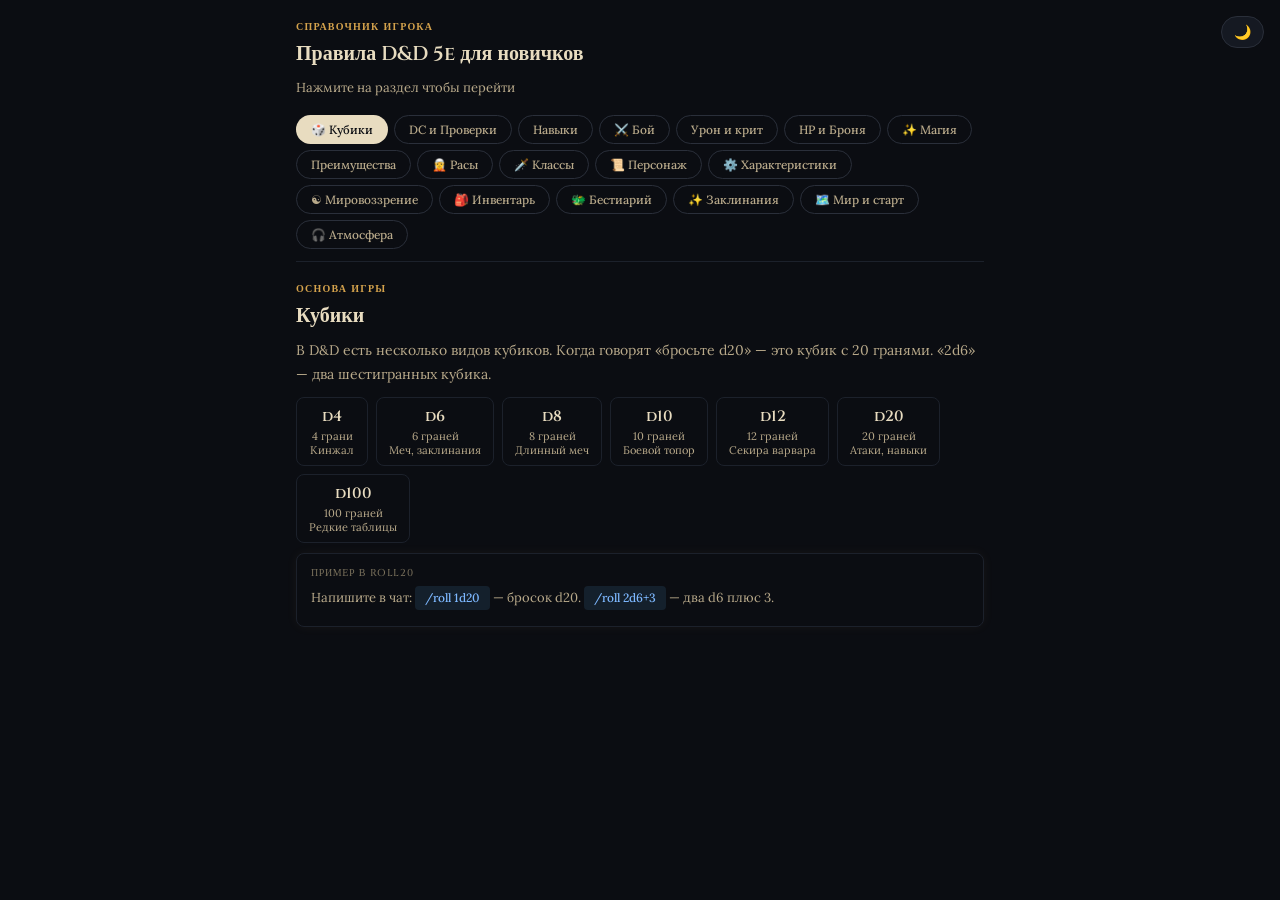
==== commit 7f9f6d12: "Add onboarding, mini-map, ambience controls, and mobile UX tweaks" ====
--- a/index.html
+++ b/index.html
@@ -491,6 +491,15 @@
 .ssr-props { display: flex; flex-wrap: wrap; gap: 6px; margin: 6px 0; }
 .ssr-prop { font-size: 11px; padding: 2px 8px; border-radius: 10px; background: var(--color-background-secondary); color: var(--color-text-secondary); }
 
+
+.map-grid{display:grid;grid-template-columns:repeat(5,minmax(48px,1fr));gap:6px;margin:10px 0;}
+.map-cell{aspect-ratio:1;border-radius:8px;border:1px solid var(--color-border-tertiary);display:flex;align-items:center;justify-content:center;cursor:pointer;font-size:20px;background:var(--color-background-primary)}
+.map-cell.active{border-color:var(--amber);background:var(--amber-bg)}
+.map-legend{font-size:12px;color:var(--color-text-secondary);margin-top:8px;}
+.audio-row{display:flex;gap:8px;flex-wrap:wrap;margin:10px 0;}
+.audio-btn{padding:7px 12px;border-radius:20px;border:1px solid var(--color-border-secondary);background:var(--color-background-secondary);color:var(--color-text-primary);cursor:pointer;}
+.audio-btn.active{background:var(--amber);color:#111;border-color:transparent;}
+@media (max-width:700px){.race-grid,.class-grid,.monster-grid,.skill-list,.ability-grid,.map-grid{grid-template-columns:1fr 1fr;} .tabs{position:sticky;top:0;background:var(--color-background-primary);z-index:10;padding-top:8px;}}
 /* ===== THEME TOGGLE ===== */
 .theme-toggle {
   position: fixed; top: 16px; right: 16px;
@@ -531,6 +540,8 @@
     <button class="tab-btn" data-tab="inventory">🎒 Инвентарь</button>
     <button class="tab-btn" data-tab="bestiary">🐲 Бестиарий</button>
     <button class="tab-btn" data-tab="spells">✨ Заклинания</button>
+    <button class="tab-btn" data-tab="world">🗺️ Мир и старт</button>
+    <button class="tab-btn" data-tab="atmo">🎧 Атмосфера</button>
   </div>
 
   <!-- ==================== TAB: DICE ==================== -->
@@ -1358,6 +1369,28 @@
     <div class="api-loading" id="spellLoading">✨ Загружаем заклинания…</div>
     <div class="api-error" id="spellError"></div>
     <div id="spellResults"></div>
+  </div>
+
+  <div id="tab-world" class="tab-panel">
+    <div class="section-title">Быстрый старт</div>
+    <h2>Что такое D&D и как начать за 15 минут</h2>
+    <p>D&D — это кооперативная ролевая игра: ведущий описывает мир, а игроки решают, что делают герои.</p>
+    <div class="card"><strong>План первой сессии:</strong><p>1) Выбери класс и расу. 2) Определи мотивацию героя. 3) Собери стартовый инвентарь. 4) Пройди сцену знакомства и один бой.</p></div>
+    <h3>Интерактивная мини-карта</h3>
+    <div class="map-grid" id="mapGrid"></div>
+    <div class="map-legend" id="mapLegend">Исследовано: 0/25</div>
+  </div>
+
+  <div id="tab-atmo" class="tab-panel">
+    <div class="section-title">Фишка сайта</div>
+    <h2>Звуковая атмосфера</h2>
+    <p>Фоновые звуки для таверны, леса и боя.</p>
+    <div class="audio-row">
+      <button class="audio-btn" onclick="setAmbience('tavern', this)">🍺 Таверна</button>
+      <button class="audio-btn" onclick="setAmbience('forest', this)">🌲 Лес</button>
+      <button class="audio-btn" onclick="setAmbience('battle', this)">⚔️ Бой</button>
+      <button class="audio-btn" onclick="stopAmbience(this)">⏹ Стоп</button>
+    </div>
   </div>
 
 </div><!-- .r -->
@@ -1761,6 +1794,28 @@
   }
 }
 
+
+// ---- WORLD MAP ----
+const mapGrid = document.getElementById('mapGrid');
+if (mapGrid){
+  const key='dnd_map_cells';
+  let cells = JSON.parse(localStorage.getItem(key) || '[]');
+  for(let i=0;i<25;i++){
+    const c=document.createElement('button'); c.type='button'; c.className='map-cell';
+    c.textContent=['🏰','🌲','⛰️','🕳️','🛖'][i%5];
+    if(cells.includes(i)) c.classList.add('active');
+    c.onclick=()=>{ c.classList.toggle('active'); cells=[...mapGrid.children].map((el,idx)=>el.classList.contains('active')?idx:null).filter(v=>v!==null); localStorage.setItem(key, JSON.stringify(cells)); document.getElementById('mapLegend').textContent=`Исследовано: ${cells.length}/25`; };
+    mapGrid.appendChild(c);
+  }
+  document.getElementById('mapLegend').textContent=`Исследовано: ${cells.length}/25`;
+}
+
+// ---- AMBIENCE ----
+let ambienceAudio = null;
+const ambienceLinks = { tavern:'https://cdn.pixabay.com/audio/2022/03/15/audio_4a3c1df8de.mp3', forest:'https://cdn.pixabay.com/audio/2021/08/04/audio_c9a4a8de78.mp3', battle:'https://cdn.pixabay.com/audio/2022/01/20/audio_3c0be6dc98.mp3' };
+function setAmbience(kind, btn){ document.querySelectorAll('.audio-btn').forEach(b=>b.classList.remove('active')); btn.classList.add('active'); if(ambienceAudio) ambienceAudio.pause(); ambienceAudio = new Audio(ambienceLinks[kind]); ambienceAudio.loop = true; ambienceAudio.volume = 0.35; ambienceAudio.play().catch(()=>{}); }
+function stopAmbience(btn){ if(ambienceAudio){ ambienceAudio.pause(); ambienceAudio.currentTime = 0; } document.querySelectorAll('.audio-btn').forEach(b=>b.classList.remove('active')); if(btn) btn.classList.add('active'); }
+
 // ---- INIT API ----
 loadMonsterList().then(() => {
   // Show some popular monsters on load
